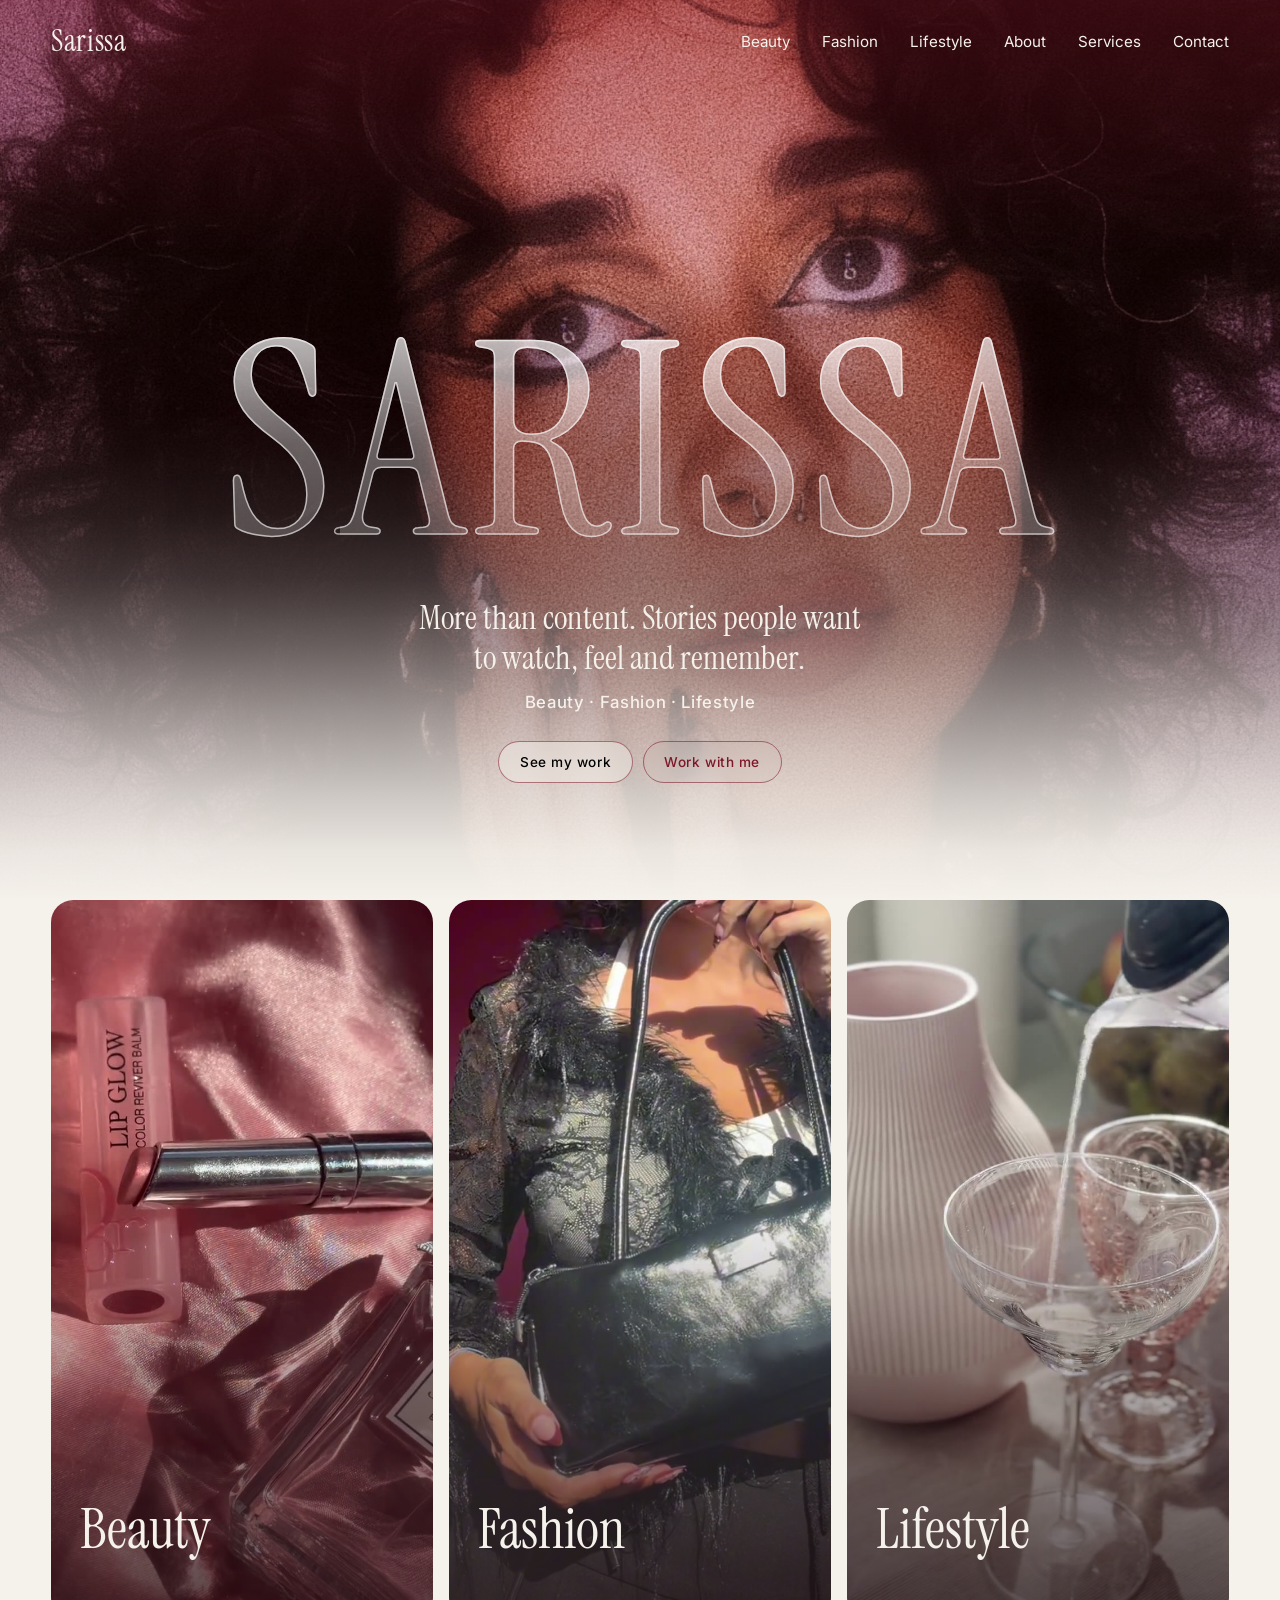
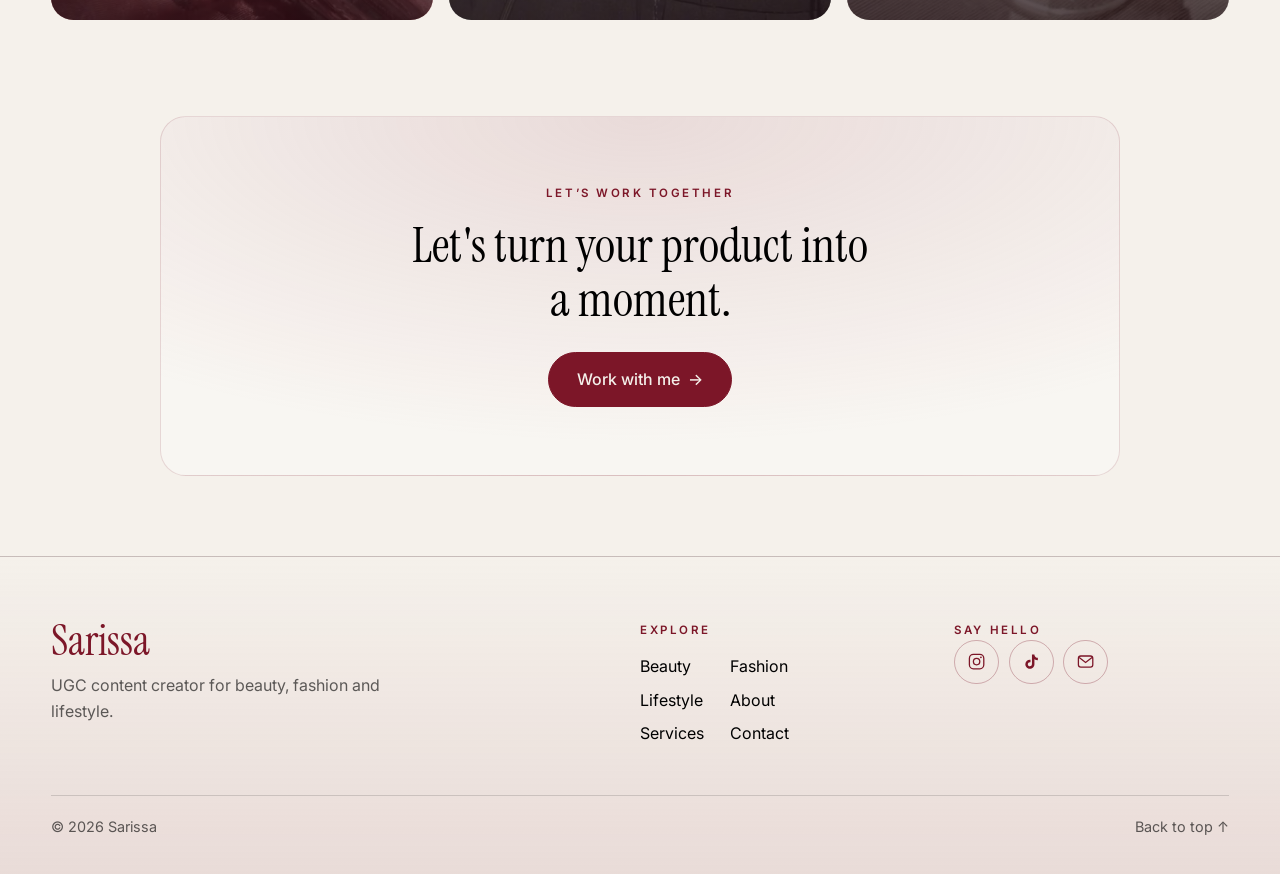
==== index.html @ dcca0716 "Smoother site on phones + new Fashion photo - Gallery photos load 800px thumbnails (assets/<category" ====
<!DOCTYPE html>
<html lang="en">
<head>
  <meta charset="utf-8">
  <meta name="viewport" content="width=device-width, initial-scale=1">
  <title>Sarissa | UGC content creator</title>
  <meta name="description" content="Sarissa is a UGC content creator for beauty, fashion and lifestyle brands.">
  <link rel="canonical" href="https://sarissa-ugc.com/">
  <meta property="og:type" content="website">
  <meta property="og:site_name" content="Sarissa">
  <meta property="og:title" content="Sarissa | UGC content creator">
  <meta property="og:description" content="Sarissa is a UGC content creator for beauty, fashion and lifestyle brands.">
  <meta property="og:url" content="https://sarissa-ugc.com/">
  <meta property="og:image" content="https://sarissa-ugc.com/assets/og-image.jpg">
  <meta property="og:image:width" content="1200">
  <meta property="og:image:height" content="630">
  <meta property="og:image:alt" content="Sarissa, UGC content creator: beauty looks and products">
  <meta name="twitter:card" content="summary_large_image">
  <link rel="icon" href="data:image/svg+xml,%3Csvg xmlns='http://www.w3.org/2000/svg' viewBox='0 0 64 64'%3E%3Crect width='64' height='64' rx='16' fill='%237C1628'/%3E%3Ctext x='32' y='45' font-size='40' text-anchor='middle' fill='%23F5F1EB' font-family='serif'%3ES%3C/text%3E%3C/svg%3E">
  <link rel="preconnect" href="https://fonts.googleapis.com">
  <link rel="preconnect" href="https://fonts.gstatic.com" crossorigin>
  <link href="https://fonts.googleapis.com/css2?family=Instrument+Serif:ital@0;1&family=Inter:wght@400;500;600&display=swap" rel="stylesheet">
  <link rel="stylesheet" href="style.css?v=10">
</head>
<body class="home">
  <header class="site-header">
    <a class="wordmark" href="index.html">Sarissa</a>
    <button class="nav-toggle" aria-expanded="false" aria-controls="menu"><span></span><span></span><span class="sr">Menu</span></button>
    <nav id="menu" class="nav" aria-label="Main">
      <ul>
        <li><a href="beauty.html">Beauty</a></li>
        <li><a href="fashion.html">Fashion</a></li>
        <li><a href="lifestyle.html">Lifestyle</a></li>
        <li><a href="about.html">About</a></li>
        <li><a href="services.html">Services</a></li>
        <li><a href="contact.html">Contact</a></li>
      </ul>
    </nav>
  </header>
  <main>
    <section class="hero">
      <picture class="hero-photo"><source media="(min-width: 821px)" srcset="assets/home/hero-wide.jpg"><img src="assets/home/hero.jpg" alt="Portrait of Sarissa" fetchpriority="high"></picture>
      <div class="hero-inner">
        <h1 class="wordmark-xl" aria-label="Sarissa"><span aria-hidden="true" style="--i:0">S</span><span aria-hidden="true" style="--i:1">a</span><span aria-hidden="true" style="--i:2">r</span><span aria-hidden="true" style="--i:3">i</span><span aria-hidden="true" style="--i:4">s</span><span aria-hidden="true" style="--i:5">s</span><span aria-hidden="true" style="--i:6">a</span></h1>
        <p class="hero-tag">More than content. Stories people want to watch, feel and remember.</p>
        <p class="hero-role">Beauty · Fashion · Lifestyle</p>
        <div class="hero-cta">
          <a class="btn" href="#worlds">See my work</a>
          <a class="btn ghost" href="contact.html">Work with me</a>
        </div>
      </div>
    </section>

    <section class="worlds" id="worlds" aria-label="Content categories">
      <a class="world b" href="beauty.html" style="--cover:url('assets/home/beauty.jpg')">
        <video src="assets/home/beauty.mp4" muted loop playsinline preload="none" aria-hidden="true"></video>
        <h2>Beauty</h2><p>Makeup, skincare and hair.</p>
      </a>
      <a class="world f" href="fashion.html" style="--cover:url('assets/home/fashion.jpg')">
        <video src="assets/home/fashion.mp4" muted loop playsinline preload="none" aria-hidden="true"></video>
        <h2>Fashion</h2><p>Outfits, textures and details.</p>
      </a>
      <a class="world l" href="lifestyle.html" style="--cover:url('assets/home/lifestyle.jpg')">
        <video src="assets/home/lifestyle.mp4" muted loop playsinline preload="none" aria-hidden="true"></video>
        <h2>Lifestyle</h2><p>Aesthetic and small moments.</p>
      </a>
    </section>

    <section class="cta-band reveal">
      <h2>Let's turn your product into a moment.</h2>
      <a class="btn dark arrow" href="contact.html">Work with me</a>
    </section>
  </main>
  <footer class="site-footer">
    <div class="foot-top">
      <div class="foot-brand">
        <p class="foot-mark">Sarissa</p>
        <p>UGC content creator for beauty, fashion and lifestyle.</p>
      </div>
      <nav class="foot-nav" aria-label="Footer">
        <p class="eyebrow">Explore</p>
        <a href="beauty.html">Beauty</a><a href="fashion.html">Fashion</a><a href="lifestyle.html">Lifestyle</a><a href="about.html">About</a><a href="services.html">Services</a><a href="contact.html">Contact</a>
      </nav>
      <div class="foot-social">
        <p class="eyebrow">Say hello</p>
        <div class="socials">
          <a class="soc" data-social="instagram" href="#" aria-label="Instagram"><svg viewBox="0 0 24 24" aria-hidden="true" fill="none" stroke="currentColor" stroke-width="1.6"><rect x="3" y="3" width="18" height="18" rx="5"/><circle cx="12" cy="12" r="4"/><circle cx="17.4" cy="6.6" r="1.1" fill="currentColor" stroke="none"/></svg></a>
          <a class="soc" data-social="tiktok" href="#" aria-label="TikTok"><svg viewBox="0 0 24 24" aria-hidden="true" fill="currentColor"><path d="M16.6 5.82A4.28 4.28 0 0 1 15.54 3h-3.09v12.4a2.59 2.59 0 0 1-2.59 2.5c-1.42 0-2.6-1.16-2.6-2.6 0-1.72 1.66-3.01 3.37-2.48V9.66c-3.45-.46-6.47 2.22-6.47 5.64 0 3.33 2.76 5.7 5.69 5.7 3.14 0 5.69-2.55 5.69-5.7V9.01a7.35 7.35 0 0 0 4.3 1.38V7.3s-1.88.09-3.24-1.48z"/></svg></a>
          <a class="soc" data-email href="#" aria-label="Email"><svg viewBox="0 0 24 24" aria-hidden="true" fill="none" stroke="currentColor" stroke-width="1.6"><rect x="3" y="5" width="18" height="14" rx="3"/><path d="m4 7 8 6 8-6"/></svg></a>
        </div>
      </div>
    </div>
    <div class="foot-bottom">
      <p class="copy">&copy; <span data-year>2026</span> Sarissa</p>
      <a class="to-top" href="#" data-top>Back to top <span aria-hidden="true">&uarr;</span></a>
    </div>
  </footer>
  <script src="content.js?v=10"></script>
  <script src="script.js?v=10"></script>
  <!-- Cloudflare Web Analytics --><script defer src="https://static.cloudflareinsights.com/beacon.min.js" data-cf-beacon='{"token": "9e6782a55d4944d29371c97cfbad153e"}'></script><!-- End Cloudflare Web Analytics -->
</body>
</html>
---- style.css ----
:root{
  --paper:#F5F1EB; --ink:#000; --wine:#7C1628; --wine-deep:#3E0B14; --wine-soft:#B8848A;
  --muted:rgba(0,0,0,.62); --line:rgba(0,0,0,.14);
  --display:"Instrument Serif","Times New Roman",serif;
  --body:"Inter",system-ui,-apple-system,"Segoe UI",sans-serif;
  --pad:clamp(1.25rem,4vw,3.5rem);
}
*,*::before,*::after{box-sizing:border-box}
html{scroll-behavior:smooth;background:var(--paper)}
body{position:relative;margin:0;background:var(--paper);color:var(--ink);font-family:var(--body);font-size:1rem;line-height:1.65;animation:pagein .6s ease;transition:opacity .28s ease;overflow-x:hidden}
body.leaving{opacity:0}
body.no-scroll{overflow:hidden}
img,video{max-width:100%}
a{color:inherit}
@keyframes pagein{from{opacity:0}to{opacity:1}}
.sr{position:absolute;width:1px;height:1px;overflow:hidden;clip:rect(0 0 0 0);white-space:nowrap}
:focus-visible{outline:2px solid var(--wine);outline-offset:3px}

/* Soft background shapes on every page */
body::before,body::after{content:"";position:fixed;z-index:-1;pointer-events:none;border-radius:50%}
body::before{width:46vw;height:46vw;left:-14vw;top:18vh;background:radial-gradient(circle,rgba(124,22,40,.12),transparent 70%)}
body::after{width:40vw;height:40vw;right:-12vw;bottom:-6vh;background:radial-gradient(circle,rgba(124,22,40,.09),transparent 70%)}
@media (hover:hover) and (min-width:900px){body::before{animation:drift 22s ease-in-out infinite alternate;will-change:transform}body::after{animation:drift 28s ease-in-out infinite alternate-reverse;will-change:transform}}
@keyframes drift{from{transform:translate3d(0,0,0) scale(1)}to{transform:translate3d(6vw,-8vh,0) scale(1.18)}}

/* Header */
.site-header{position:fixed;inset:0 0 auto 0;z-index:50;display:flex;align-items:center;justify-content:space-between;padding:1rem var(--pad);background:rgba(245,241,235,.88);-webkit-backdrop-filter:blur(12px);backdrop-filter:blur(12px);color:var(--ink);transition:background .35s,color .35s}
.home .site-header:not(.scrolled):not(.menu-open){background:transparent;-webkit-backdrop-filter:none;backdrop-filter:none;color:var(--paper)}
.site-header.menu-open{background:transparent;-webkit-backdrop-filter:none;backdrop-filter:none;color:var(--paper)}
.wordmark{position:relative;z-index:2;font-family:var(--display);font-size:1.9rem;letter-spacing:.02em;text-decoration:none}
.nav ul{display:flex;gap:2rem;list-style:none;margin:0;padding:0}
.nav a{position:relative;text-decoration:none;font-size:.95rem;padding:.25rem 0}
.nav a::after{content:"";position:absolute;left:0;right:0;bottom:-2px;height:1px;background:currentColor;transform:scaleX(0);transform-origin:left;transition:transform .35s}
.nav a:hover::after,.nav a[aria-current="page"]::after{transform:scaleX(1)}
.site-header:not(.menu-open) .nav a[aria-current="page"]::after{height:2px;background:var(--wine)}
.home .site-header:not(.scrolled) .nav a[aria-current="page"]::after{background:currentColor}
.nav-toggle{display:none;position:relative;z-index:2;width:44px;height:44px;background:none;border:0;color:inherit;cursor:pointer}
.nav-toggle span:not(.sr){position:absolute;left:10px;right:10px;height:1.5px;background:currentColor;transition:transform .3s,top .3s}
.nav-toggle span:nth-child(1){top:17px}
.nav-toggle span:nth-child(2){top:26px}
.menu-open .nav-toggle span:nth-child(1){top:21px;transform:rotate(45deg)}
.menu-open .nav-toggle span:nth-child(2){top:21px;transform:rotate(-45deg)}
@media (max-width:820px){
  .nav-toggle{display:block}
  .nav{position:fixed;inset:0;z-index:1;display:flex;align-items:center;justify-content:center;background:linear-gradient(160deg,var(--wine),var(--wine-deep));color:var(--paper);opacity:0;visibility:hidden;transition:opacity .3s,visibility .3s}
  .site-header.menu-open .nav{opacity:1;visibility:visible}
  .nav ul{flex-direction:column;align-items:center;gap:1.3rem}
  .nav a{font-family:var(--display);font-size:2.6rem}
}

/* Hero */
.hero{position:relative;min-height:100svh;display:grid;align-items:end;justify-items:center;text-align:center;color:var(--paper);overflow:hidden;background:var(--wine-deep)}
.hero-photo{position:absolute;inset:0;width:100%;height:100%;margin:0}
.hero-photo img{display:block;width:100%;height:100%;object-fit:cover;object-position:50% 70%;animation:settle 2.4s cubic-bezier(.2,.7,.2,1) both}
@keyframes settle{from{transform:scale(1.08)}to{transform:scale(1)}}
.hero::before{content:"";position:absolute;inset:0;z-index:1;background:linear-gradient(180deg,rgba(124,22,40,.38) 0,rgba(62,11,20,.12) 28%,rgba(20,3,8,.55) 72%,rgba(20,3,8,.4) 100%)}
.hero::after{content:"";position:absolute;left:0;right:0;bottom:-1px;height:55%;z-index:2;background:linear-gradient(180deg,rgba(245,241,235,0) 0,rgba(245,241,235,.03) 10%,rgba(245,241,235,.09) 22%,rgba(245,241,235,.2) 35%,rgba(245,241,235,.38) 48%,rgba(245,241,235,.6) 62%,rgba(245,241,235,.82) 78%,rgba(245,241,235,.95) 90%,var(--paper) 100%)}
.hero-inner{position:relative;z-index:3;padding:6rem var(--pad) clamp(6rem,13vh,9rem)}
.wordmark-xl{margin:0;display:flex;justify-content:center;max-width:100%;white-space:nowrap;padding:0 .05em .04em;font-family:var(--display);font-weight:400;text-transform:uppercase;font-size:clamp(3.4rem,21vw,21rem);line-height:1;letter-spacing:.03em;filter:drop-shadow(0 .05em .16em rgba(20,3,8,.35));transform-origin:50% 60%;animation:emerge 4.5s cubic-bezier(.22,.7,.3,1) .3s both}
.wordmark-xl span{display:inline-block;color:transparent;background:linear-gradient(180deg,rgba(255,255,255,.8) 0,rgba(255,255,255,.36) 50%,rgba(255,255,255,.12) 100%);-webkit-background-clip:text;background-clip:text;-webkit-text-stroke:1.5px rgba(255,255,255,.6)}
@keyframes emerge{from{opacity:0;transform:scale(.72)}to{opacity:1;transform:scale(1)}}
@keyframes rise{from{transform:translateY(108%)}to{transform:none}}
.hero-tag{margin:.6rem auto .7rem;max-width:30ch;font-family:var(--display);font-size:clamp(1.4rem,2.6vw,2.2rem);line-height:1.2}
.hero-role{margin:0 auto;font-size:1.05rem;font-weight:500;letter-spacing:.04em}
.hero-cta{display:flex;gap:.6rem;justify-content:center;flex-wrap:wrap;margin-top:1.5rem}
.btn{display:inline-block;padding:.85rem 1.7rem;border-radius:999px;background:var(--paper);color:var(--ink);border:1px solid var(--paper);text-decoration:none;cursor:pointer;font:inherit;font-weight:500;transition:background .3s,color .3s,border-color .3s,transform .3s}
.btn:hover{background:var(--wine);border-color:var(--wine);color:var(--paper);transform:translateY(-2px)}
.btn.ghost{background:transparent;color:inherit;border-color:currentColor}
.btn.ghost:hover{background:var(--paper);border-color:var(--paper);color:var(--wine)}
.hero .btn{padding:.55rem 1.3rem;font-size:.85rem;letter-spacing:.04em;background:rgba(245,241,235,.45);border:1px solid rgba(124,22,40,.55);color:var(--ink);-webkit-backdrop-filter:blur(10px);backdrop-filter:blur(10px)}
.hero .btn:hover{background:var(--wine);border-color:var(--wine);color:var(--paper);transform:translateY(-1px)}
.hero .btn.ghost{background:transparent;color:var(--wine)}
.hero .btn.ghost:hover{background:var(--wine);border-color:var(--wine);color:var(--paper)}
.btn.dark{background:var(--wine);border-color:var(--wine);color:var(--paper)}
.btn.dark:hover{background:var(--ink);border-color:var(--ink)}

/* Home sections */
.worlds{display:flex;gap:1rem;height:80vh;min-height:520px;padding:0 var(--pad)}
.world{position:relative;flex:1;display:flex;flex-direction:column;justify-content:flex-end;padding:1.8rem;border-radius:1.4rem;overflow:hidden;color:var(--paper);text-decoration:none;
  background-image:var(--cover),var(--g);background-size:cover;background-position:center;transition:flex .7s cubic-bezier(.2,.7,.2,1)}
.world::after{content:"";position:absolute;inset:0;background:linear-gradient(180deg,transparent 40%,rgba(20,3,8,.72))}
.world>*:not(video){position:relative;z-index:1}
.world video{position:absolute;inset:0;z-index:0;width:100%;height:100%;object-fit:cover;opacity:0;transition:opacity .6s ease}
.world video.playing{opacity:1}
.world video[hidden]{display:none}
.world h2{margin:0;font-family:var(--display);font-weight:400;font-size:clamp(2.2rem,4.4vw,4rem);line-height:1}
.world p{margin:.5rem 0 0;max-width:30ch;opacity:0;transform:translateY(8px);transition:opacity .5s,transform .5s}
.worlds:hover .world{flex:.7}
.worlds .world:hover,.worlds .world:focus-visible{flex:2.2}
.world:hover p,.world:focus-visible p{opacity:1;transform:none}
.world.b{--g:linear-gradient(160deg,var(--wine),var(--wine-deep))}
.world.f{--g:linear-gradient(160deg,#000,var(--wine))}
.world.l{--g:linear-gradient(160deg,var(--wine-soft),var(--wine))}
@media (max-width:820px){
  .worlds{flex-direction:column;height:auto;min-height:0}
  .world,.worlds:hover .world,.worlds .world:hover{flex:none;aspect-ratio:4 / 5}
  .world p{opacity:1;transform:none}
}
.cta-band{position:relative;max-width:60rem;margin:6rem auto 5rem;padding:clamp(2.6rem,6vw,4.2rem) var(--pad);border:1px solid rgba(124,22,40,.14);border-radius:1.6rem;text-align:center;overflow:hidden;
  background:radial-gradient(120% 130% at 50% 0%,rgba(184,132,138,.24),rgba(245,241,235,0) 70%),rgba(255,255,255,.35)}
@media (max-width:1100px){.cta-band{margin-left:var(--pad);margin-right:var(--pad)}}
.cta-band::before{content:"Let\2019s work together";display:block;margin-bottom:1rem;font-size:.72rem;font-weight:600;letter-spacing:.22em;text-transform:uppercase;color:var(--wine)}
.cta-band h2{max-width:20ch;margin:0 auto 1.6rem;font-family:var(--display);font-weight:400;font-size:clamp(1.9rem,3.8vw,3.1rem);line-height:1.1;color:var(--ink)}
.btn.arrow::after{content:"\2192";display:inline-block;margin-left:.55rem;transition:transform .3s}
.btn.arrow:hover::after{transform:translateX(4px)}

/* Scrolling band */
.marquee{overflow:hidden;background:var(--wine);color:var(--paper);padding:1rem 0;margin:clamp(2rem,5vw,4rem) 0}
.marquee-track{display:flex;width:max-content;animation:scroll-x 36s linear infinite}
.marquee-group{display:flex;flex-shrink:0;align-items:center;gap:2.2rem;padding-right:2.2rem}
.marquee span{font-family:var(--display);font-size:clamp(1.8rem,3.4vw,3rem);line-height:1.1;white-space:nowrap}
.marquee i{display:block;width:.55rem;height:.55rem;border-radius:50%;background:var(--paper);opacity:.7}
@keyframes scroll-x{to{transform:translateX(-50%)}}

/* Phones and touch screens: lighter effects for a smoother scroll */
@media (hover:none),(max-width:820px){
  .site-header,.hero .btn{-webkit-backdrop-filter:none!important;backdrop-filter:none!important}
  .site-header{background:rgba(245,241,235,.97)}
  .wordmark-xl{filter:none;animation-duration:1.8s}
  .hero-photo img{animation-duration:1.4s}
  .tile,.reveal{transition-duration:.5s}
}

/* Small helpers */
.eyebrow{margin:0 0 1rem;font-size:.72rem;font-weight:600;letter-spacing:.22em;text-transform:uppercase;color:var(--wine)}
.num{display:block;font-size:.78rem;font-weight:600;letter-spacing:.18em;color:var(--wine-soft)}

/* Page headings */
.page-head{padding:9rem var(--pad) 2.5rem}
.page-head h1{margin:0;font-family:var(--display);font-weight:400;font-size:clamp(4rem,14vw,11rem);line-height:.92;letter-spacing:.005em}
.page-head h1.long{font-size:clamp(3rem,8vw,7rem)}
.page-head p{max-width:34rem;margin:1.5rem 0 0;color:var(--muted);font-size:1.1rem}
.page-head::after{content:"";display:block;width:min(14rem,40%);height:2px;margin-top:1.8rem;background:var(--wine);transform-origin:left;animation:draw 1.1s .5s cubic-bezier(.2,.7,.2,1) both}
@keyframes draw{from{transform:scaleX(0)}to{transform:scaleX(1)}}
.split .w{display:inline-block;overflow:hidden;vertical-align:top;padding-bottom:.14em;margin-bottom:-.14em}
.split .c{display:inline-block;animation:rise 1s cubic-bezier(.2,.7,.2,1) both;animation-delay:calc(var(--i) * 45ms + 150ms)}

/* Galleries */
.gallery{display:flex;align-items:stretch;gap:1rem;padding:0 var(--pad) 3rem}
.gcol{flex:1 1 0;min-width:0;display:flex;flex-direction:column;gap:1rem}
.gcol .tile{flex:var(--h,1) 0 auto}
@media (max-width:600px){.gallery,.gcol{gap:.6rem}}
.tile{position:relative;display:block;width:100%;margin:0;padding:0;border:0;border-radius:1.1rem;overflow:hidden;isolation:isolate;cursor:zoom-in;aspect-ratio:var(--ratio,3 / 4);
  background:linear-gradient(150deg,#EBDFD9,#DDC5C4);opacity:0;transform:translateY(18px);transition:opacity .7s ease,transform .7s ease;transition-delay:calc(var(--i,0) * 70ms)}
.tile:nth-child(3n+2){background:linear-gradient(150deg,#DDC5C4,#C5999D)}
.tile:nth-child(3n){background:linear-gradient(150deg,#EBDFD9,#CDA7AA)}
.tile.in{opacity:1;transform:none}
.tile::after{content:"";position:absolute;inset:0;pointer-events:none;background:linear-gradient(180deg,transparent 50%,rgba(124,22,40,.6));opacity:0;transition:opacity .5s}
.tile:hover::after,.tile:focus-visible::after{opacity:1}
.tile img,.tile video{position:absolute;inset:0;display:block;width:100%;height:100%;object-fit:cover;object-position:50% 35%;transition:transform .9s cubic-bezier(.2,.7,.2,1)}
@media (hover:hover){.tile:hover img,.tile:hover video{transform:scale(1.04)}}
.tile.is-video::before{content:"";position:absolute;right:.8rem;top:.8rem;z-index:2;width:2rem;height:2rem;border-radius:50%;background:rgba(124,22,40,.85) url("data:image/svg+xml,%3Csvg xmlns='http://www.w3.org/2000/svg' viewBox='0 0 24 24'%3E%3Cpath fill='white' d='M9 6.5v11l9-5.5z'/%3E%3C/svg%3E") center/60% no-repeat}
.tile .ph{position:absolute;inset:0;z-index:1;display:none;align-items:center;justify-content:center;padding:1rem;text-align:center;font-size:.85rem;color:var(--wine)}
.tile.missing{cursor:default}
.tile.missing::after{display:none}
.tile.missing .ph{display:flex}
.tile.missing.is-video::before{display:none}
.next{padding:2rem var(--pad) 6rem}
.next a{display:inline-flex;align-items:baseline;gap:1rem;text-decoration:none;font-family:var(--display);font-size:clamp(2.4rem,6.4vw,5.4rem);line-height:1.1;transition:color .3s,letter-spacing .4s}
.next a span{font-family:var(--body);font-size:1rem;color:var(--muted)}
.next a:hover{color:var(--wine);letter-spacing:.02em}

/* Lightbox */
.lightbox{position:fixed;inset:0;z-index:100;display:flex;align-items:center;justify-content:center;background:rgba(10,2,4,.95);opacity:0;visibility:hidden;transition:opacity .3s,visibility .3s}
.lightbox.open{opacity:1;visibility:visible}
.lb-stage img,.lb-stage video{display:block;max-width:92vw;max-height:86vh;border-radius:.8rem}
.lightbox button{position:absolute;width:48px;height:48px;border:0;border-radius:50%;background:rgba(245,241,235,.14);color:var(--paper);font-size:1.5rem;cursor:pointer;transition:background .3s}
.lightbox button:hover{background:var(--wine)}
.lb-close{top:1rem;right:1rem}
.lb-prev{left:1rem;top:50%;transform:translateY(-50%)}
.lb-next{right:1rem;top:50%;transform:translateY(-50%)}

/* About */
.about-grid{display:grid;grid-template-columns:minmax(0,5fr) minmax(0,7fr);gap:clamp(2rem,6vw,6rem);padding:0 var(--pad) 5rem;align-items:start}
.portrait{position:sticky;top:6rem;aspect-ratio:4 / 5;border-radius:1.4rem;background-image:var(--cover),linear-gradient(160deg,var(--wine-soft),var(--wine-deep));background-size:cover;background-position:50% 30%}
.about-blocks section{padding:2rem 0;border-top:1px solid var(--line)}
.about-blocks section:first-child{border-top:0;padding-top:0}
.about-blocks h2{margin:0 0 .6rem;font-family:var(--display);font-weight:400;font-size:clamp(2rem,3.6vw,2.9rem);line-height:1.1}
.about-blocks p{margin:0;max-width:34rem}
@media (max-width:820px){.about-grid{grid-template-columns:1fr}.portrait{position:static;aspect-ratio:4 / 5}}

/* Services */
.services{display:grid;grid-template-columns:repeat(3,minmax(0,1fr));gap:clamp(1rem,2.4vw,2rem);padding:0 var(--pad) 5rem}
.svc{display:flex;flex-direction:column;border-radius:1.4rem;overflow:hidden;background:rgba(255,255,255,.5);border:1px solid var(--line);transition:opacity .8s ease,transform .8s cubic-bezier(.2,.7,.2,1),box-shadow .4s}
.svc:hover{box-shadow:0 18px 40px -22px rgba(62,11,20,.45)}
.svc-media{margin:0;aspect-ratio:4 / 3;overflow:hidden;background:linear-gradient(150deg,#EBDFD9,#CDA7AA)}
.svc-media img{display:block;width:100%;height:100%;object-fit:cover;object-position:50% 35%;transition:transform 1.1s cubic-bezier(.2,.7,.2,1)}
.svc:hover .svc-media img{transform:scale(1.06)}
.svc-body{padding:1.6rem 1.6rem 1.8rem}
.svc h2{margin:.4rem 0 1.1rem;font-family:var(--display);font-weight:400;font-size:clamp(1.9rem,2.6vw,2.4rem);line-height:1.05}
.chips{display:flex;flex-wrap:wrap;gap:.45rem;margin:0;padding:0;list-style:none}
.chips li{padding:.38rem .85rem;border:1px solid rgba(124,22,40,.22);border-radius:999px;font-size:.85rem;background:rgba(245,241,235,.7);transition:background .3s,color .3s,border-color .3s}
.chips li:hover{background:var(--wine);border-color:var(--wine);color:var(--paper)}
.why{padding:2rem var(--pad) 1rem}
.why h2{margin:0 0 2rem;font-family:var(--display);font-weight:400;font-size:clamp(2.6rem,6vw,4.6rem);line-height:1}
.why-grid{display:grid;grid-template-columns:repeat(2,minmax(0,1fr));gap:1rem}
.why-card{position:relative;padding:2rem 2rem 2.2rem;border-radius:1.3rem;border:1px solid var(--line);background:rgba(255,255,255,.4);overflow:hidden;transition:opacity .8s ease,transform .8s cubic-bezier(.2,.7,.2,1),background .4s}
.why-card::before{content:"";position:absolute;left:0;top:0;height:3px;width:100%;background:var(--wine);transform:scaleX(0);transform-origin:left;transition:transform .9s cubic-bezier(.2,.7,.2,1) calc(var(--d,0ms) + .25s)}
.why-card.in::before{transform:scaleX(.18)}
.why-card:hover::before{transform:scaleX(1);transition-delay:0s}
.why-card:hover{background:rgba(255,255,255,.75)}
.why-card h3{margin:.5rem 0 .6rem;font-family:var(--display);font-weight:400;font-size:clamp(1.8rem,2.6vw,2.3rem);line-height:1.05;color:var(--wine)}
.why-card p{margin:0;max-width:34rem;color:var(--muted)}
@media (max-width:900px){.services{grid-template-columns:1fr}.svc-media{aspect-ratio:16 / 10}}
@media (max-width:640px){.why-grid{grid-template-columns:1fr}.why-card{padding:1.6rem}}

/* Contact */
.contact-grid{display:grid;grid-template-columns:minmax(0,5fr) minmax(0,7fr);gap:clamp(1.5rem,5vw,4.5rem);padding:0 var(--pad) 4rem;align-items:start}
.contact-side{display:grid;gap:.7rem}
.c-link{display:flex;align-items:center;gap:1rem;padding:1rem 1.2rem;border:1px solid var(--line);border-radius:1.1rem;background:rgba(255,255,255,.45);text-decoration:none;transition:background .35s,border-color .35s,transform .35s}
.c-link:hover{background:#fff;border-color:rgba(124,22,40,.35);transform:translateX(4px)}
.c-ico{flex:none;display:grid;place-items:center;width:2.9rem;height:2.9rem;border-radius:50%;background:var(--wine);color:var(--paper);transition:transform .4s}
.c-ico svg{width:1.3rem;height:1.3rem}
.c-link:hover .c-ico{transform:rotate(-8deg) scale(1.06)}
.c-txt{display:grid;min-width:0}
.c-txt small{font-size:.72rem;font-weight:600;letter-spacing:.16em;text-transform:uppercase;color:var(--muted)}
.c-txt strong{font-family:var(--display);font-weight:400;font-size:clamp(1.3rem,2vw,1.6rem);line-height:1.2;overflow-wrap:anywhere}
.c-arrow{margin-left:auto;color:var(--wine);transition:transform .35s}
.c-link:hover .c-arrow{transform:translateX(4px)}
.contact-card{display:grid;gap:1.4rem;padding:clamp(1.6rem,4vw,2.8rem);border-radius:1.6rem;border:1px solid var(--line);background:rgba(255,255,255,.55);box-shadow:0 24px 50px -36px rgba(62,11,20,.45)}
.row2{display:grid;grid-template-columns:1fr 1fr;gap:1.4rem}
.field{display:grid;gap:.3rem}
.field span{font-size:.72rem;font-weight:600;letter-spacing:.16em;text-transform:uppercase;color:var(--muted);transition:color .3s}
.field:focus-within span{color:var(--wine)}
.field input,.field textarea{width:100%;padding:.7rem 0;border:0;border-bottom:1px solid rgba(0,0,0,.2);border-radius:0;background:transparent;color:var(--ink);font:inherit;font-size:1.05rem;
  background-image:linear-gradient(var(--wine),var(--wine));background-size:0 2px;background-position:0 100%;background-repeat:no-repeat;transition:background-size .5s cubic-bezier(.2,.7,.2,1)}
.field input:focus,.field textarea:focus{outline:none;background-size:100% 2px}
.field input::placeholder,.field textarea::placeholder{color:rgba(0,0,0,.3)}
.field textarea{min-height:8rem;resize:vertical}
.form-foot{display:flex;flex-wrap:wrap;align-items:center;gap:1rem 1.4rem;margin-top:.4rem}
.form-status{margin:0;font-size:.88rem;color:var(--wine)}
.form-status a{color:inherit}
.btn:disabled{opacity:.7;cursor:wait;transform:none}
.hp{position:absolute;left:-9999px;width:1px;height:1px;opacity:0}
.contact-card{position:relative}
.contact-card.sent>*:not(.form-done){visibility:hidden}
.form-done{position:absolute;inset:0;display:flex;flex-direction:column;align-items:center;justify-content:center;gap:.4rem;padding:2rem;text-align:center;animation:pagein .6s ease}
.form-done[hidden]{display:none}
.form-done h2{margin:.6rem 0 0;font-family:var(--display);font-weight:400;font-size:clamp(2.2rem,4vw,3rem);line-height:1.05}
.form-done p{margin:0;max-width:26rem;color:var(--muted)}
.done-ico{display:grid;place-items:center;width:3.6rem;height:3.6rem;border-radius:50%;background:var(--wine);color:var(--paper);animation:pop .6s cubic-bezier(.2,.9,.3,1.3) both}
.done-ico svg{width:1.6rem;height:1.6rem}
@keyframes pop{from{transform:scale(.4);opacity:0}to{transform:none;opacity:1}}
@media (max-width:820px){.contact-grid{grid-template-columns:1fr}}
@media (max-width:560px){.row2{grid-template-columns:1fr}.c-link{padding:.9rem 1rem;gap:.8rem}.c-txt strong{font-size:1.12rem}}

/* Footer */
.site-footer{position:relative;overflow:hidden;margin-top:3rem;padding:4rem var(--pad) 1rem;border-top:1px solid var(--line);background:linear-gradient(180deg,rgba(245,241,235,0),rgba(184,132,138,.2))}
.site-footer p{margin:0}
.foot-top{display:grid;grid-template-columns:minmax(0,2fr) minmax(0,1fr) minmax(0,1fr);gap:2.5rem}
.foot-mark{font-family:var(--display);font-size:2.6rem;line-height:1;color:var(--wine);margin-bottom:.6rem!important}
.foot-brand p:last-child{max-width:24rem;color:var(--muted)}
.foot-nav{display:grid;grid-template-columns:repeat(2,max-content);gap:.45rem 1.6rem;align-content:start}
.foot-nav .eyebrow{grid-column:1 / -1;margin-bottom:.4rem}
.foot-nav a{text-decoration:none;transition:color .3s}
.foot-nav a:hover{color:var(--wine)}
.socials{display:flex;gap:.6rem}
.soc{display:grid;place-items:center;width:2.8rem;height:2.8rem;border-radius:50%;border:1px solid rgba(124,22,40,.3);color:var(--wine);transition:background .3s,color .3s,transform .3s}
.soc svg{width:1.2rem;height:1.2rem}
.soc:hover{background:var(--wine);color:var(--paper);transform:translateY(-3px)}
.foot-bottom{display:flex;justify-content:space-between;align-items:center;gap:1rem;margin-top:3rem;padding:1.2rem 0;border-top:1px solid var(--line)}
.copy{color:var(--muted);font-size:.9rem}
.to-top{font-size:.9rem;text-decoration:none;color:var(--muted);transition:color .3s}
.to-top:hover{color:var(--wine)}
@media (max-width:820px){.foot-top{grid-template-columns:1fr 1fr}.foot-brand{grid-column:1 / -1}}

/* Scroll reveal for text blocks */
.reveal{opacity:0;transform:translateY(16px);transition:opacity .7s ease,transform .7s ease;transition-delay:var(--d,0ms)}
.reveal.in{opacity:1;transform:none}

@media (prefers-reduced-motion:reduce){
  *,*::before,*::after{animation:none!important;transition:none!important;scroll-behavior:auto!important}
  .tile,.reveal{opacity:1;transform:none}
  .tile{translate:none}
}
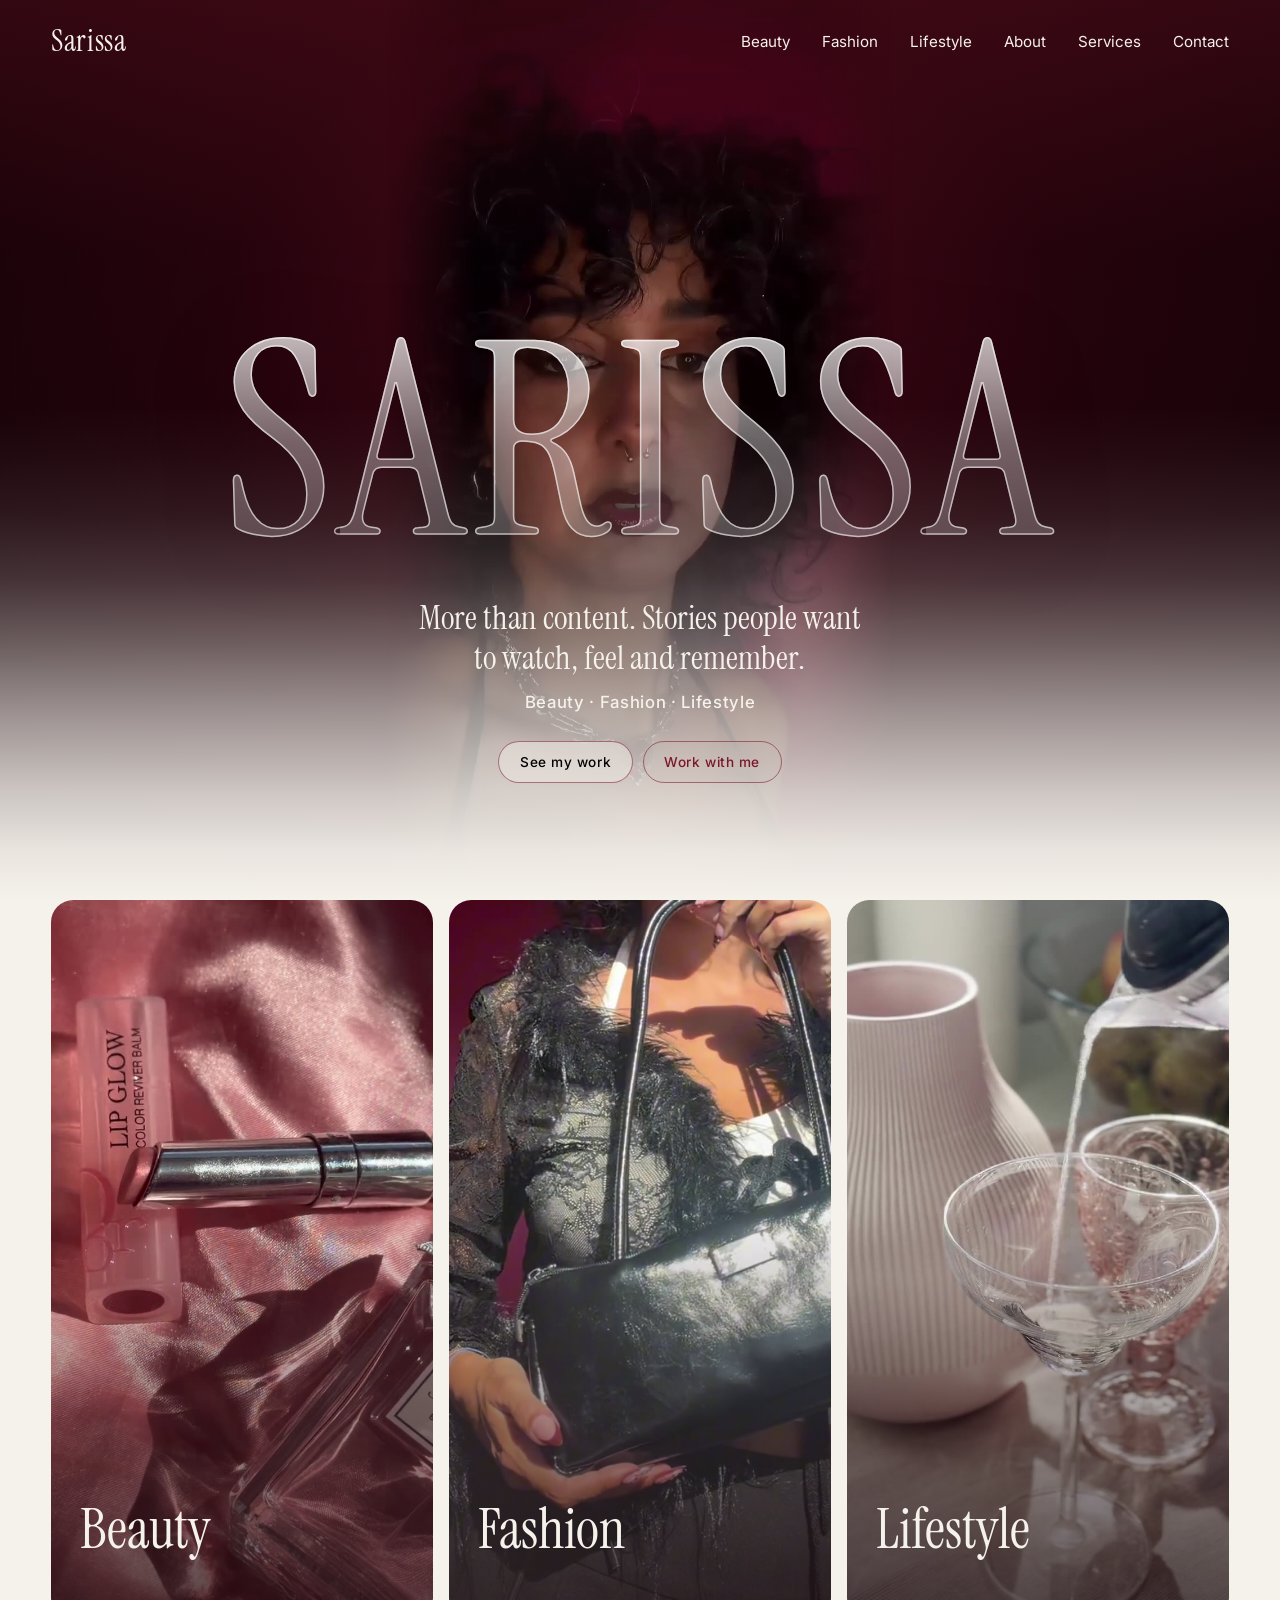
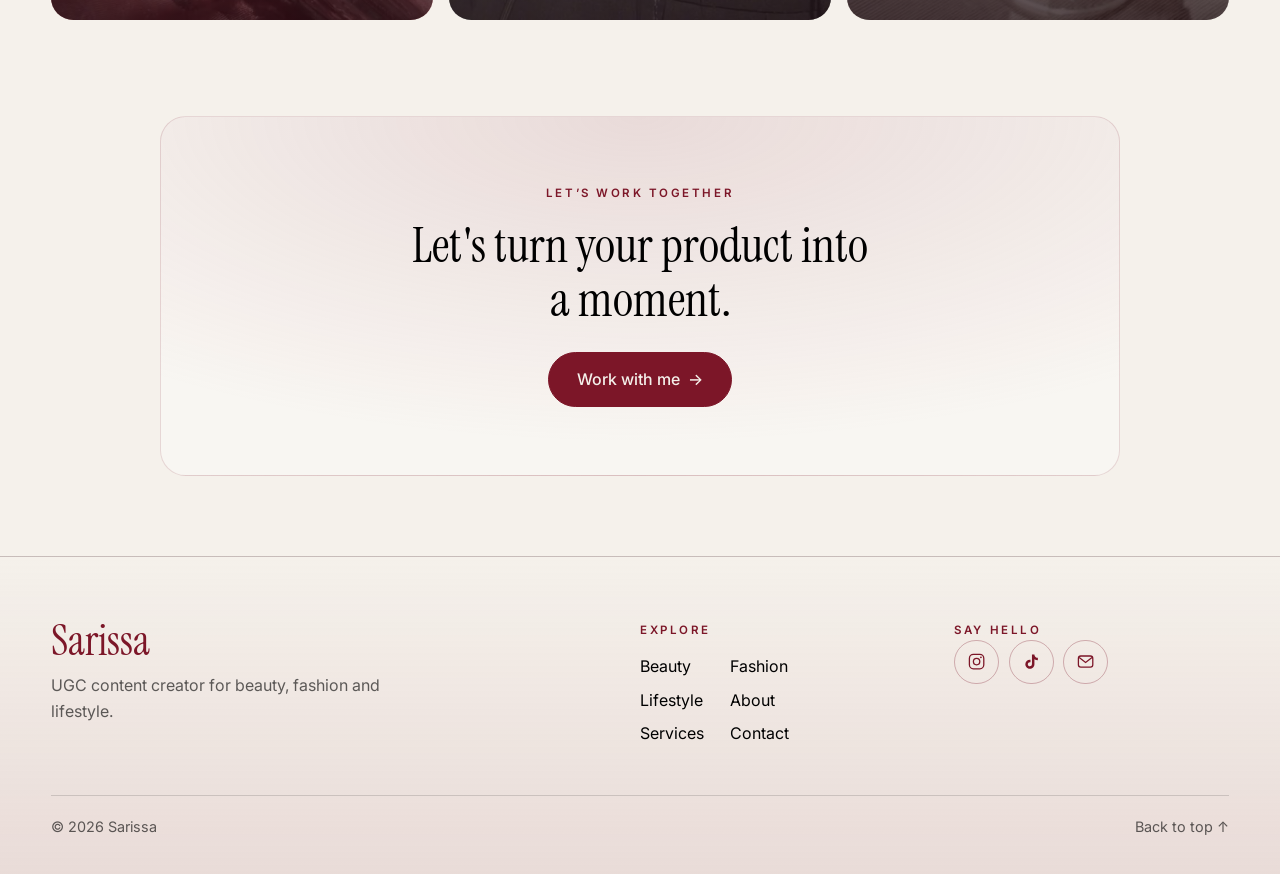
==== commit 0559bd10: "Home: looping portrait video behind the SARISSA wordmark - Replaces the hero photo with Sarissa's pr" ====
--- a/index.html
+++ b/index.html
@@ -20,7 +20,7 @@
   <link rel="preconnect" href="https://fonts.googleapis.com">
   <link rel="preconnect" href="https://fonts.gstatic.com" crossorigin>
   <link href="https://fonts.googleapis.com/css2?family=Instrument+Serif:ital@0;1&family=Inter:wght@400;500;600&display=swap" rel="stylesheet">
-  <link rel="stylesheet" href="style.css?v=10">
+  <link rel="stylesheet" href="style.css?v=12">
 </head>
 <body class="home">
   <header class="site-header">
@@ -39,7 +39,9 @@
   </header>
   <main>
     <section class="hero">
-      <picture class="hero-photo"><source media="(min-width: 821px)" srcset="assets/home/hero-wide.jpg"><img src="assets/home/hero.jpg" alt="Portrait of Sarissa" fetchpriority="high"></picture>
+      <div class="hero-media">
+        <video class="hero-video" src="assets/home/hero.mp4" poster="assets/home/hero-poster.jpg" autoplay muted loop playsinline preload="auto" aria-label="Sarissa, video portrait"></video>
+      </div>
       <div class="hero-inner">
         <h1 class="wordmark-xl" aria-label="Sarissa"><span aria-hidden="true" style="--i:0">S</span><span aria-hidden="true" style="--i:1">a</span><span aria-hidden="true" style="--i:2">r</span><span aria-hidden="true" style="--i:3">i</span><span aria-hidden="true" style="--i:4">s</span><span aria-hidden="true" style="--i:5">s</span><span aria-hidden="true" style="--i:6">a</span></h1>
         <p class="hero-tag">More than content. Stories people want to watch, feel and remember.</p>
@@ -95,8 +97,8 @@
       <a class="to-top" href="#" data-top>Back to top <span aria-hidden="true">&uarr;</span></a>
     </div>
   </footer>
-  <script src="content.js?v=10"></script>
-  <script src="script.js?v=10"></script>
+  <script src="content.js?v=12"></script>
+  <script src="script.js?v=12"></script>
   <!-- Cloudflare Web Analytics --><script defer src="https://static.cloudflareinsights.com/beacon.min.js" data-cf-beacon='{"token": "9e6782a55d4944d29371c97cfbad153e"}'></script><!-- End Cloudflare Web Analytics -->
 </body>
 </html>
--- a/style.css
+++ b/style.css
@@ -51,9 +51,16 @@
 /* Hero */
 .hero{position:relative;min-height:100svh;display:grid;align-items:end;justify-items:center;text-align:center;color:var(--paper);overflow:hidden;background:var(--wine-deep)}
 .hero-photo{position:absolute;inset:0;width:100%;height:100%;margin:0}
+.hero-media{position:absolute;inset:0;background:radial-gradient(60% 80% at 50% 40%,#4a0a1a 0,#24030c 55%,#160208 100%)}
+.hero-video{position:absolute;inset:0;width:100%;height:100%;object-fit:cover;object-position:50% 30%}
+@media (min-width:821px) and (min-aspect-ratio:4/5){
+  /* Wide screens: the vertical video stays whole in the centre, its edges melting into the wine background */
+  .hero-video{left:50%;right:auto;width:auto;height:100%;aspect-ratio:9 / 16;transform:translateX(-50%);
+    -webkit-mask-image:linear-gradient(90deg,transparent 0,#000 18%,#000 82%,transparent 100%);mask-image:linear-gradient(90deg,transparent 0,#000 18%,#000 82%,transparent 100%)}
+}
 .hero-photo img{display:block;width:100%;height:100%;object-fit:cover;object-position:50% 70%;animation:settle 2.4s cubic-bezier(.2,.7,.2,1) both}
 @keyframes settle{from{transform:scale(1.08)}to{transform:scale(1)}}
-.hero::before{content:"";position:absolute;inset:0;z-index:1;background:linear-gradient(180deg,rgba(124,22,40,.38) 0,rgba(62,11,20,.12) 28%,rgba(20,3,8,.55) 72%,rgba(20,3,8,.4) 100%)}
+.hero::before{content:"";position:absolute;inset:0;z-index:1;background:linear-gradient(180deg,rgba(124,22,40,.28) 0,rgba(62,11,20,.04) 28%,rgba(20,3,8,.4) 72%,rgba(20,3,8,.3) 100%)}
 .hero::after{content:"";position:absolute;left:0;right:0;bottom:-1px;height:55%;z-index:2;background:linear-gradient(180deg,rgba(245,241,235,0) 0,rgba(245,241,235,.03) 10%,rgba(245,241,235,.09) 22%,rgba(245,241,235,.2) 35%,rgba(245,241,235,.38) 48%,rgba(245,241,235,.6) 62%,rgba(245,241,235,.82) 78%,rgba(245,241,235,.95) 90%,var(--paper) 100%)}
 .hero-inner{position:relative;z-index:3;padding:6rem var(--pad) clamp(6rem,13vh,9rem)}
 .wordmark-xl{margin:0;display:flex;justify-content:center;max-width:100%;white-space:nowrap;padding:0 .05em .04em;font-family:var(--display);font-weight:400;text-transform:uppercase;font-size:clamp(3.4rem,21vw,21rem);line-height:1;letter-spacing:.03em;filter:drop-shadow(0 .05em .16em rgba(20,3,8,.35));transform-origin:50% 60%;animation:emerge 4.5s cubic-bezier(.22,.7,.3,1) .3s both}
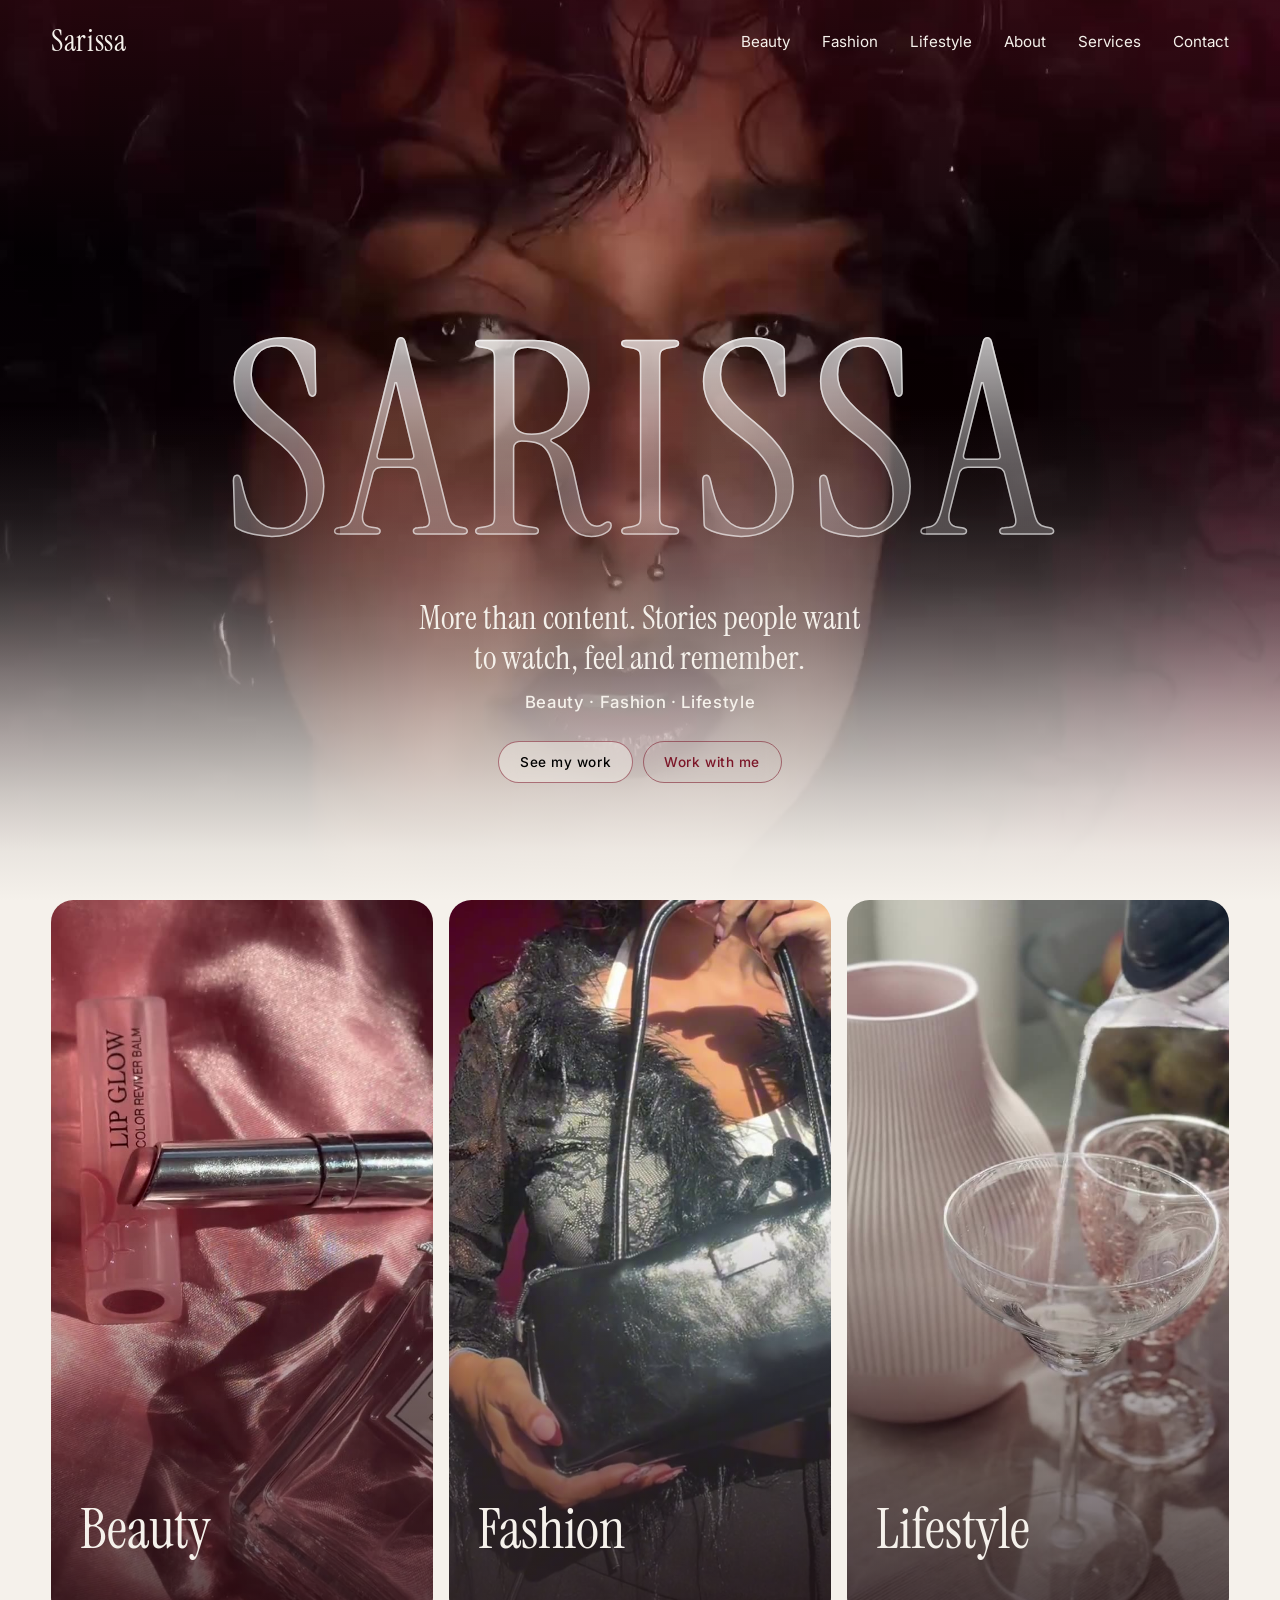
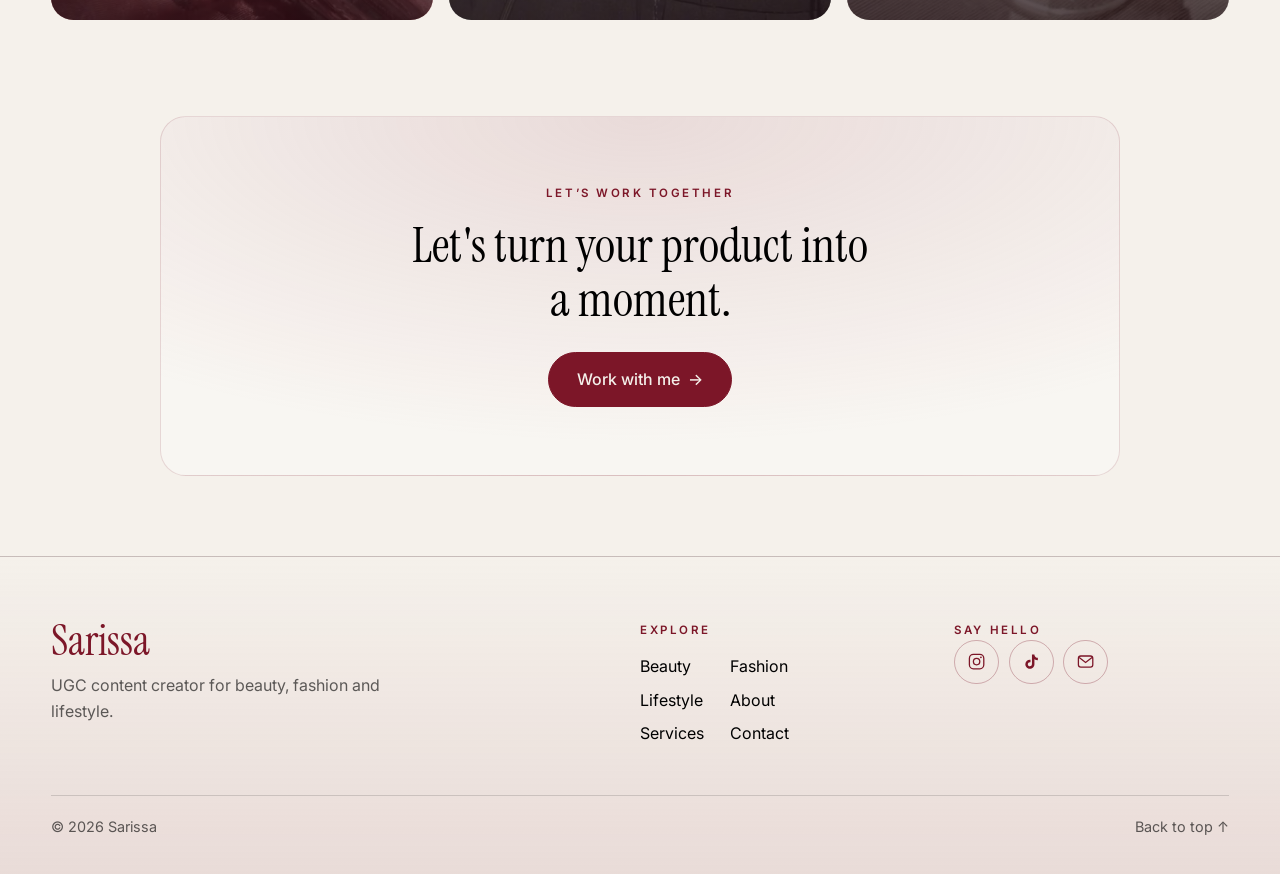
==== commit de2100ef: "Home video: full width on desktop, like the photo before - Desktop now loads hero-wide.mp4: the orig" ====
--- a/index.html
+++ b/index.html
@@ -20,7 +20,7 @@
   <link rel="preconnect" href="https://fonts.googleapis.com">
   <link rel="preconnect" href="https://fonts.gstatic.com" crossorigin>
   <link href="https://fonts.googleapis.com/css2?family=Instrument+Serif:ital@0;1&family=Inter:wght@400;500;600&display=swap" rel="stylesheet">
-  <link rel="stylesheet" href="style.css?v=12">
+  <link rel="stylesheet" href="style.css?v=13">
 </head>
 <body class="home">
   <header class="site-header">
@@ -40,7 +40,10 @@
   <main>
     <section class="hero">
       <div class="hero-media">
-        <video class="hero-video" src="assets/home/hero.mp4" poster="assets/home/hero-poster.jpg" autoplay muted loop playsinline preload="auto" aria-label="Sarissa, video portrait"></video>
+        <video class="hero-video" poster="assets/home/hero-poster.jpg" autoplay muted loop playsinline preload="auto" aria-label="Sarissa, video portrait">
+          <source src="assets/home/hero-wide.mp4" type="video/mp4" media="(min-width: 821px) and (min-aspect-ratio: 4/5)">
+          <source src="assets/home/hero.mp4" type="video/mp4">
+        </video>
       </div>
       <div class="hero-inner">
         <h1 class="wordmark-xl" aria-label="Sarissa"><span aria-hidden="true" style="--i:0">S</span><span aria-hidden="true" style="--i:1">a</span><span aria-hidden="true" style="--i:2">r</span><span aria-hidden="true" style="--i:3">i</span><span aria-hidden="true" style="--i:4">s</span><span aria-hidden="true" style="--i:5">s</span><span aria-hidden="true" style="--i:6">a</span></h1>
@@ -97,8 +100,8 @@
       <a class="to-top" href="#" data-top>Back to top <span aria-hidden="true">&uarr;</span></a>
     </div>
   </footer>
-  <script src="content.js?v=12"></script>
-  <script src="script.js?v=12"></script>
+  <script src="content.js?v=13"></script>
+  <script src="script.js?v=13"></script>
   <!-- Cloudflare Web Analytics --><script defer src="https://static.cloudflareinsights.com/beacon.min.js" data-cf-beacon='{"token": "9e6782a55d4944d29371c97cfbad153e"}'></script><!-- End Cloudflare Web Analytics -->
 </body>
 </html>
--- a/style.css
+++ b/style.css
@@ -54,9 +54,9 @@
 .hero-media{position:absolute;inset:0;background:radial-gradient(60% 80% at 50% 40%,#4a0a1a 0,#24030c 55%,#160208 100%)}
 .hero-video{position:absolute;inset:0;width:100%;height:100%;object-fit:cover;object-position:50% 30%}
 @media (min-width:821px) and (min-aspect-ratio:4/5){
-  /* Wide screens: the vertical video stays whole in the centre, its edges melting into the wine background */
-  .hero-video{left:50%;right:auto;width:auto;height:100%;aspect-ratio:9 / 16;transform:translateX(-50%);
-    -webkit-mask-image:linear-gradient(90deg,transparent 0,#000 18%,#000 82%,transparent 100%);mask-image:linear-gradient(90deg,transparent 0,#000 18%,#000 82%,transparent 100%)}
+  /* Wide screens: full-width video (a face crop made for wide screens), like the photo before */
+  .hero-video{object-position:50% 75%}
+}
 }
 .hero-photo img{display:block;width:100%;height:100%;object-fit:cover;object-position:50% 70%;animation:settle 2.4s cubic-bezier(.2,.7,.2,1) both}
 @keyframes settle{from{transform:scale(1.08)}to{transform:scale(1)}}
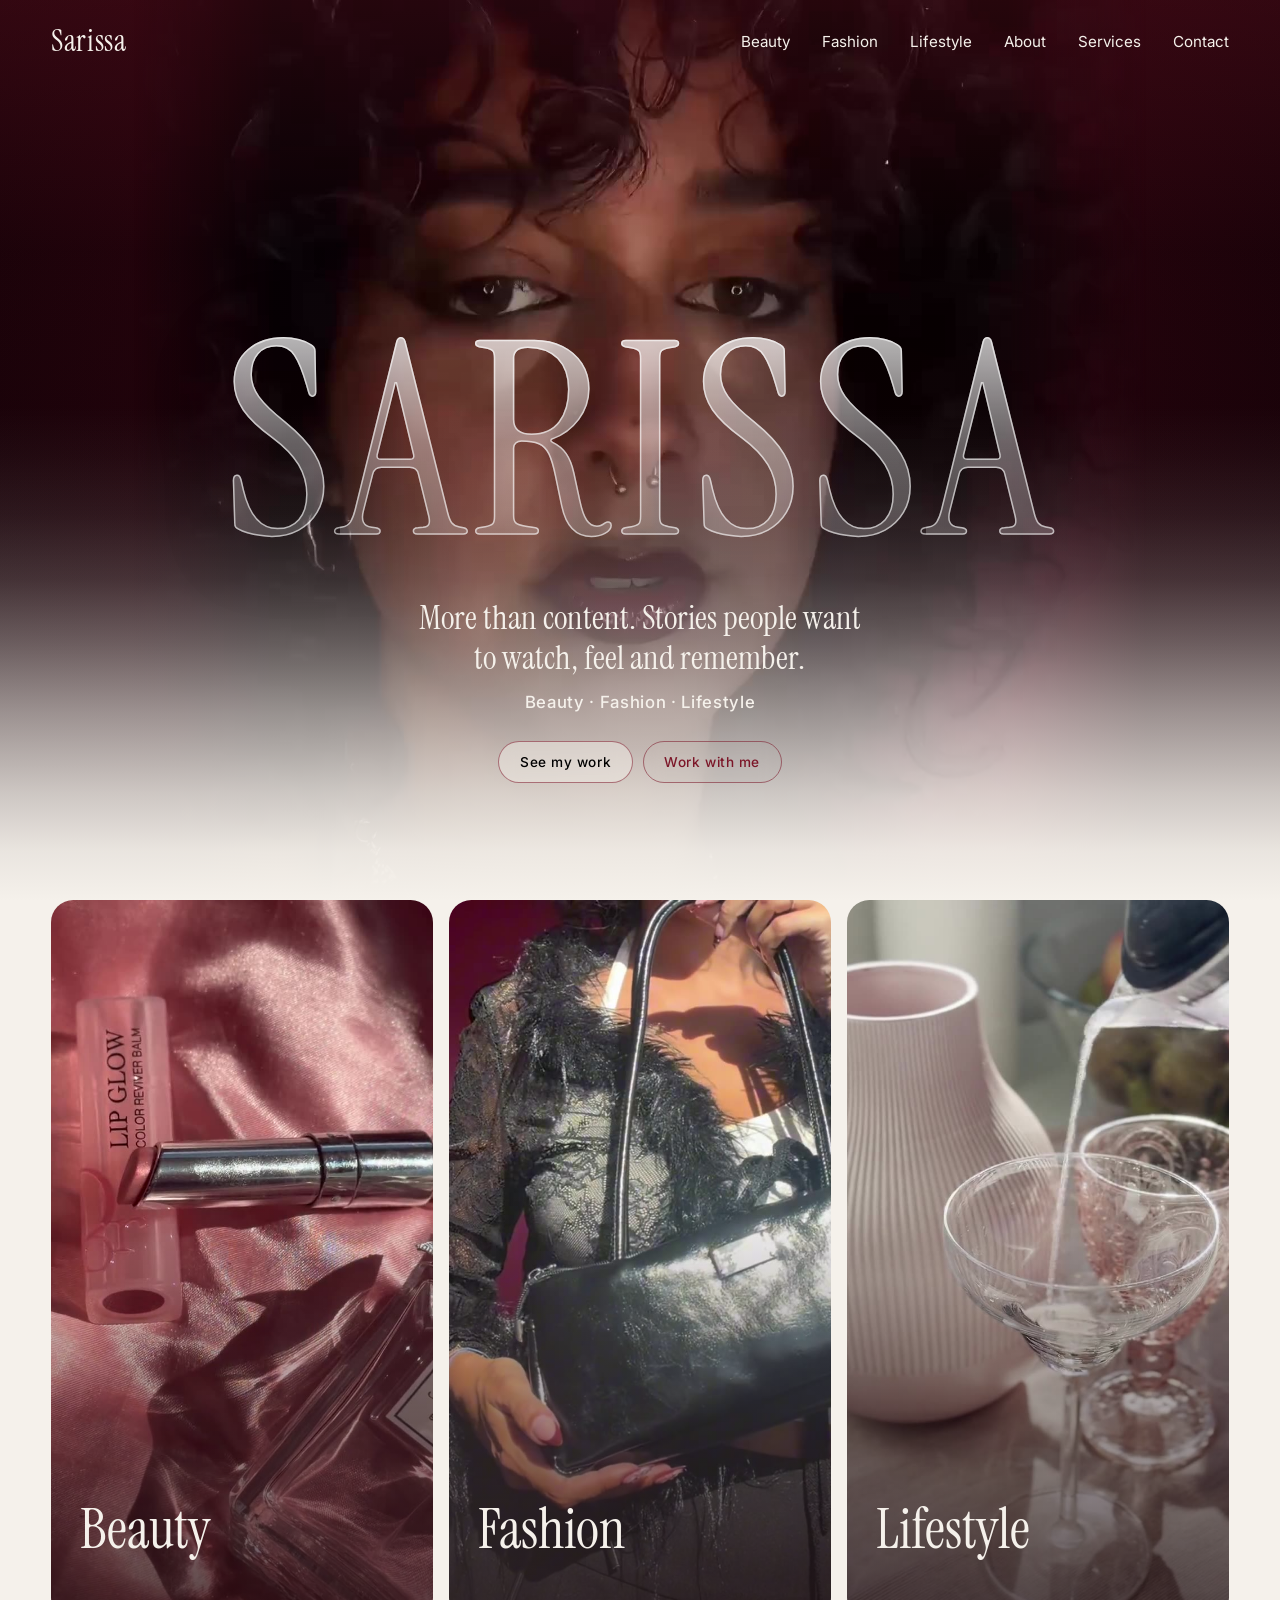
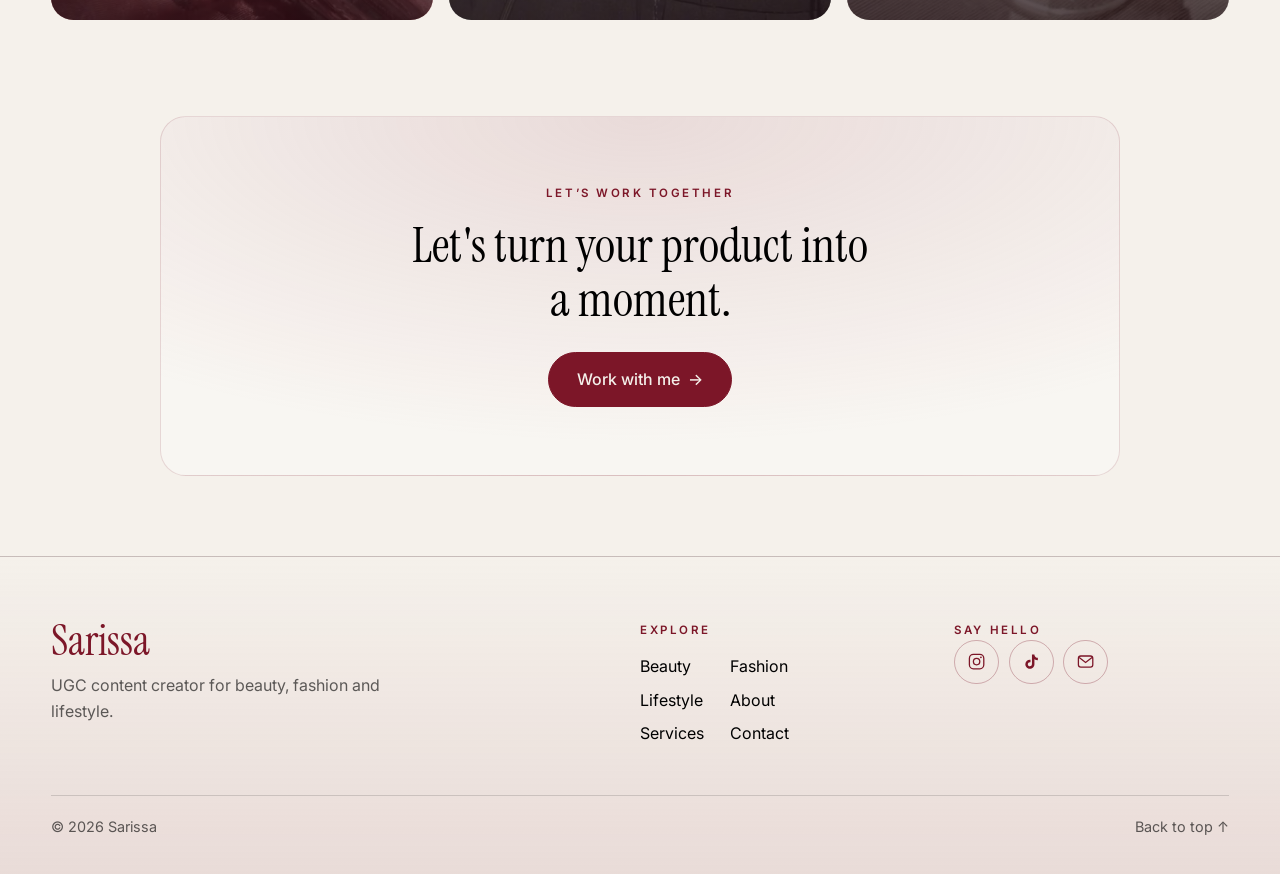
==== commit 627c4e7f: "Home videos: fix frozen playback, hero at about 2/3 width on desktop - Hero and category-card videos" ====
--- a/index.html
+++ b/index.html
@@ -20,7 +20,7 @@
   <link rel="preconnect" href="https://fonts.googleapis.com">
   <link rel="preconnect" href="https://fonts.gstatic.com" crossorigin>
   <link href="https://fonts.googleapis.com/css2?family=Instrument+Serif:ital@0;1&family=Inter:wght@400;500;600&display=swap" rel="stylesheet">
-  <link rel="stylesheet" href="style.css?v=13">
+  <link rel="stylesheet" href="style.css?v=14">
 </head>
 <body class="home">
   <header class="site-header">
@@ -100,8 +100,8 @@
       <a class="to-top" href="#" data-top>Back to top <span aria-hidden="true">&uarr;</span></a>
     </div>
   </footer>
-  <script src="content.js?v=13"></script>
-  <script src="script.js?v=13"></script>
+  <script src="content.js?v=14"></script>
+  <script src="script.js?v=14"></script>
   <!-- Cloudflare Web Analytics --><script defer src="https://static.cloudflareinsights.com/beacon.min.js" data-cf-beacon='{"token": "9e6782a55d4944d29371c97cfbad153e"}'></script><!-- End Cloudflare Web Analytics -->
 </body>
 </html>
--- a/style.css
+++ b/style.css
@@ -54,8 +54,9 @@
 .hero-media{position:absolute;inset:0;background:radial-gradient(60% 80% at 50% 40%,#4a0a1a 0,#24030c 55%,#160208 100%)}
 .hero-video{position:absolute;inset:0;width:100%;height:100%;object-fit:cover;object-position:50% 30%}
 @media (min-width:821px) and (min-aspect-ratio:4/5){
-  /* Wide screens: full-width video (a face crop made for wide screens), like the photo before */
-  .hero-video{object-position:50% 75%}
+  /* Wide screens: the face-cropped video takes about two thirds of the width, its edges melting into the wine background */
+  .hero-video{left:50%;right:auto;width:auto;height:100%;aspect-ratio:1440 / 1280;object-position:50% 50%;transform:translateX(-50%);
+    -webkit-mask-image:linear-gradient(90deg,transparent 0,#000 14%,#000 86%,transparent 100%);mask-image:linear-gradient(90deg,transparent 0,#000 14%,#000 86%,transparent 100%)}
 }
 }
 .hero-photo img{display:block;width:100%;height:100%;object-fit:cover;object-position:50% 70%;animation:settle 2.4s cubic-bezier(.2,.7,.2,1) both}
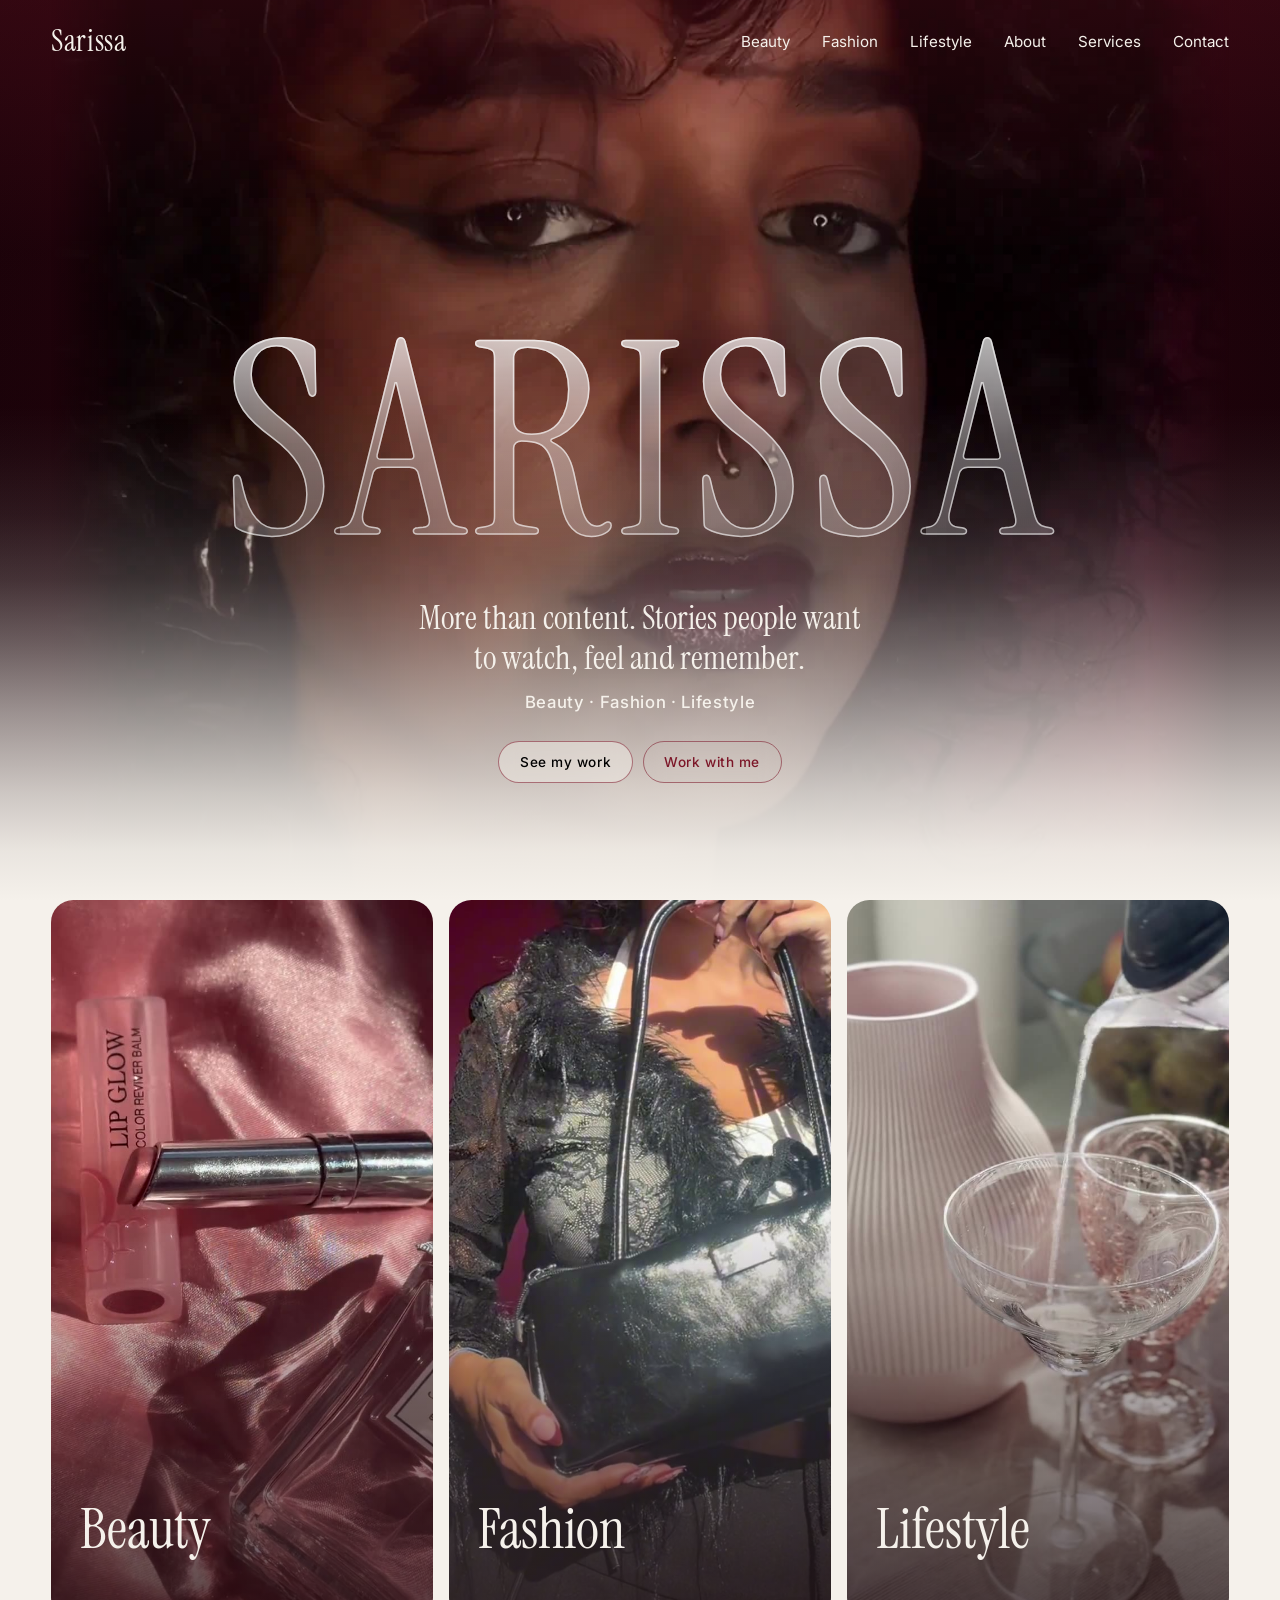
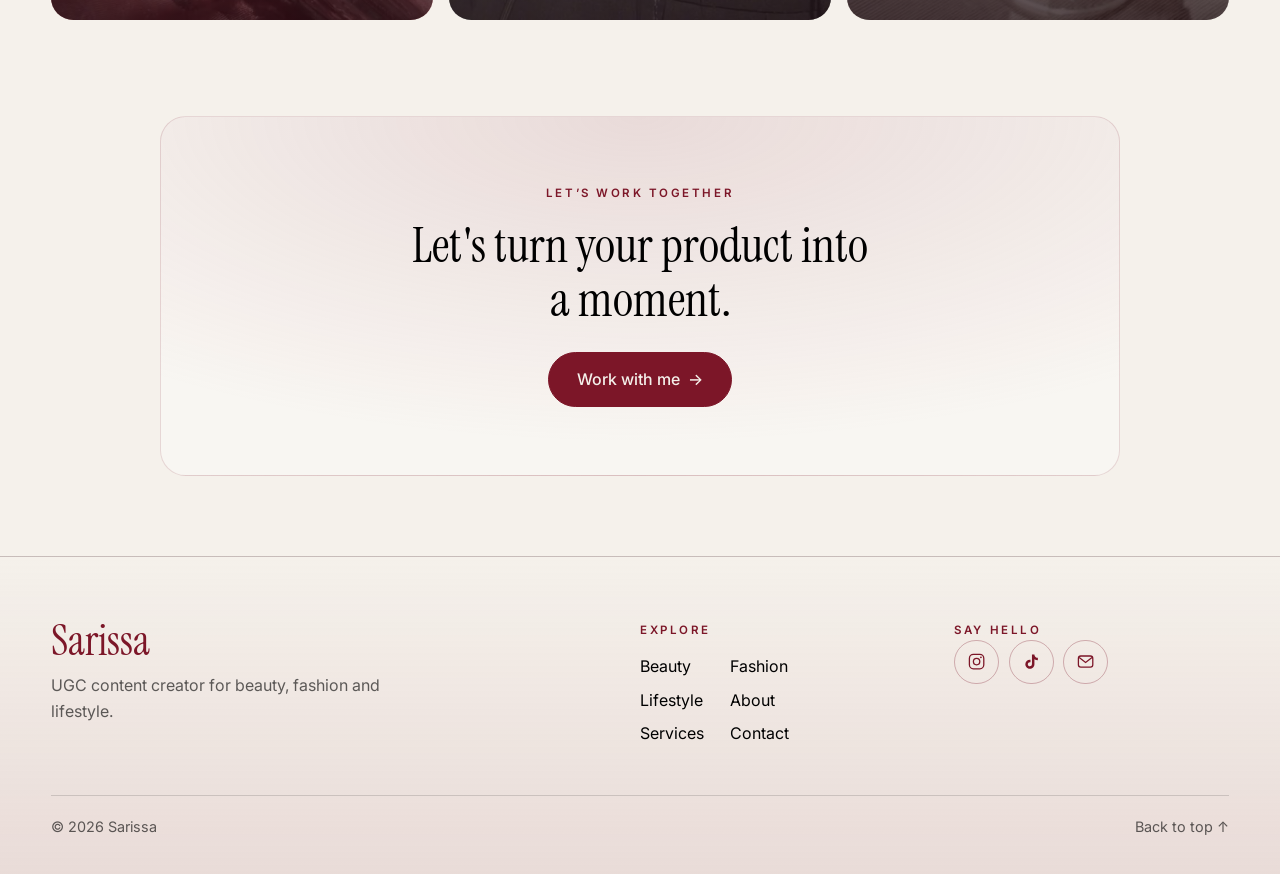
==== commit 6b135e6f: "Home videos: play even when the browser blocks autoplay, wider hero - When a browser blocks autoplay" ====
--- a/index.html
+++ b/index.html
@@ -20,7 +20,7 @@
   <link rel="preconnect" href="https://fonts.googleapis.com">
   <link rel="preconnect" href="https://fonts.gstatic.com" crossorigin>
   <link href="https://fonts.googleapis.com/css2?family=Instrument+Serif:ital@0;1&family=Inter:wght@400;500;600&display=swap" rel="stylesheet">
-  <link rel="stylesheet" href="style.css?v=14">
+  <link rel="stylesheet" href="style.css?v=16">
 </head>
 <body class="home">
   <header class="site-header">
@@ -100,8 +100,8 @@
       <a class="to-top" href="#" data-top>Back to top <span aria-hidden="true">&uarr;</span></a>
     </div>
   </footer>
-  <script src="content.js?v=14"></script>
-  <script src="script.js?v=14"></script>
+  <script src="content.js?v=16"></script>
+  <script src="script.js?v=16"></script>
   <!-- Cloudflare Web Analytics --><script defer src="https://static.cloudflareinsights.com/beacon.min.js" data-cf-beacon='{"token": "9e6782a55d4944d29371c97cfbad153e"}'></script><!-- End Cloudflare Web Analytics -->
 </body>
 </html>
--- a/style.css
+++ b/style.css
@@ -54,10 +54,20 @@
 .hero-media{position:absolute;inset:0;background:radial-gradient(60% 80% at 50% 40%,#4a0a1a 0,#24030c 55%,#160208 100%)}
 .hero-video{position:absolute;inset:0;width:100%;height:100%;object-fit:cover;object-position:50% 30%}
 @media (min-width:821px) and (min-aspect-ratio:4/5){
-  /* Wide screens: the face-cropped video takes about two thirds of the width, its edges melting into the wine background */
-  .hero-video{left:50%;right:auto;width:auto;height:100%;aspect-ratio:1440 / 1280;object-position:50% 50%;transform:translateX(-50%);
-    -webkit-mask-image:linear-gradient(90deg,transparent 0,#000 14%,#000 86%,transparent 100%);mask-image:linear-gradient(90deg,transparent 0,#000 14%,#000 86%,transparent 100%)}
-}
+  /* Wide screens: the video fills the width, leaving only a thin border on each side that melts into the wine background */
+  .hero-video{left:50%;right:auto;width:calc(100% - 2 * clamp(20px,4vw,72px));height:100%;object-fit:cover;object-position:50% 45%;transform:translateX(-50%);
+    -webkit-mask-image:linear-gradient(90deg,transparent 0,#000 7%,#000 93%,transparent 100%);mask-image:linear-gradient(90deg,transparent 0,#000 7%,#000 93%,transparent 100%)}
+}
+@media (min-width:821px) and (min-aspect-ratio:4/5) and (max-height:800px){
+  /* Shorter screens: the wordmark sits higher, so the face goes up a little */
+  .hero-video{object-position:50% 62%}
+}
+/* Never show the browser's own play button on background videos */
+.hero-video::-webkit-media-controls,.world video::-webkit-media-controls{display:none!important}
+.hero-video::-webkit-media-controls-start-playback-button,.world video::-webkit-media-controls-start-playback-button{display:none!important;-webkit-appearance:none}
+/* Animated image used instead of a video when the browser blocks autoplay */
+.world .world-anim{position:absolute;inset:0;z-index:0;width:100%;height:100%;object-fit:cover;opacity:0;transition:opacity .4s ease}
+.world .world-anim.on{opacity:1}
 }
 .hero-photo img{display:block;width:100%;height:100%;object-fit:cover;object-position:50% 70%;animation:settle 2.4s cubic-bezier(.2,.7,.2,1) both}
 @keyframes settle{from{transform:scale(1.08)}to{transform:scale(1)}}
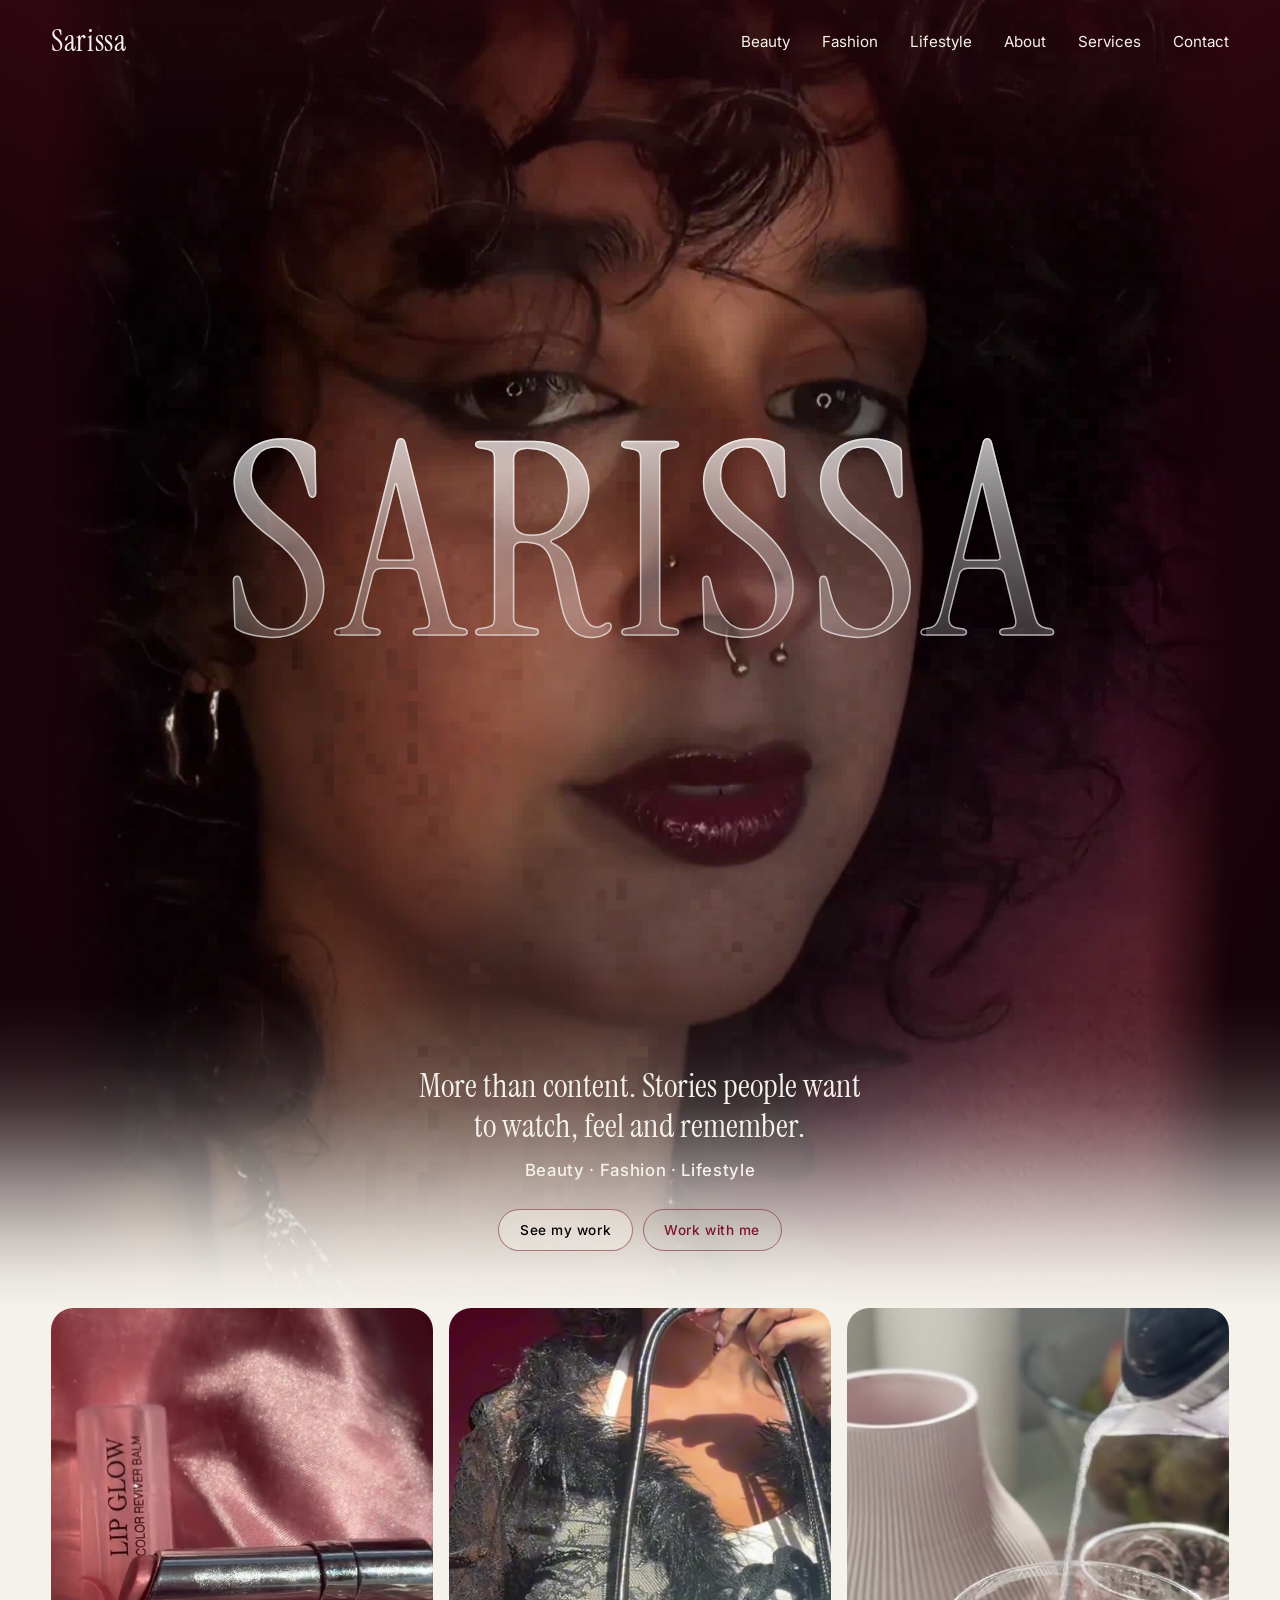
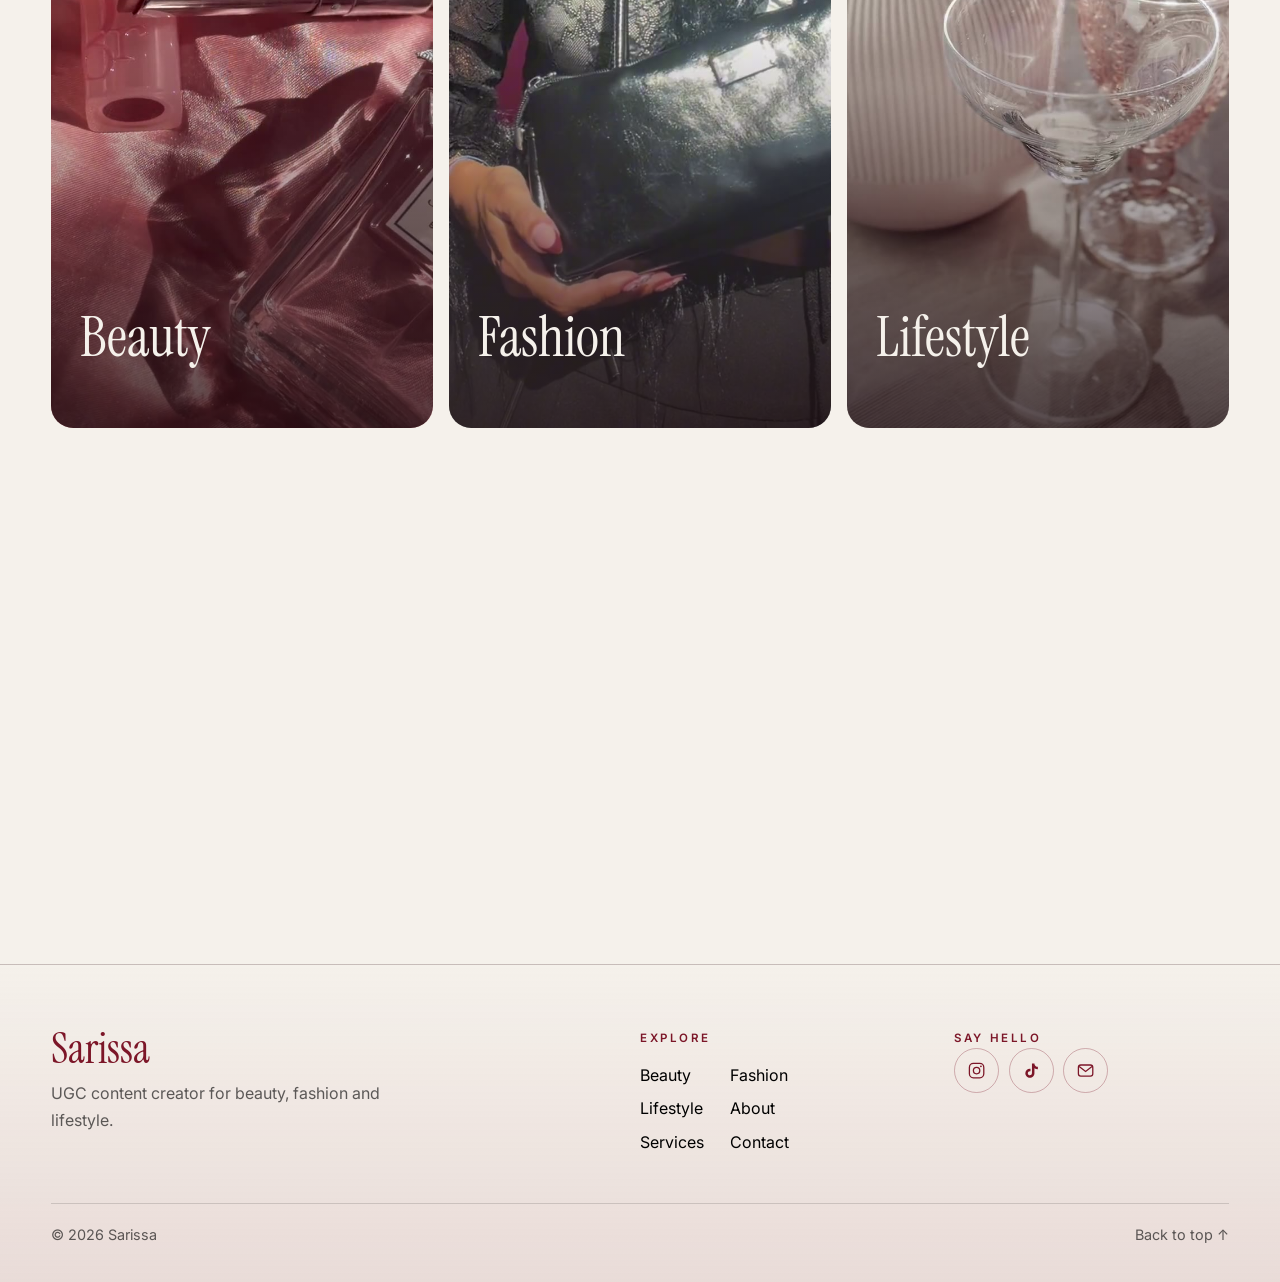
==== commit ba2452d2: "Home hero on desktop: taller video (hair to neck), lower fade, smoother fallback - Desktop hero is n" ====
--- a/index.html
+++ b/index.html
@@ -20,7 +20,7 @@
   <link rel="preconnect" href="https://fonts.googleapis.com">
   <link rel="preconnect" href="https://fonts.gstatic.com" crossorigin>
   <link href="https://fonts.googleapis.com/css2?family=Instrument+Serif:ital@0;1&family=Inter:wght@400;500;600&display=swap" rel="stylesheet">
-  <link rel="stylesheet" href="style.css?v=16">
+  <link rel="stylesheet" href="style.css?v=17">
 </head>
 <body class="home">
   <header class="site-header">
@@ -100,8 +100,8 @@
       <a class="to-top" href="#" data-top>Back to top <span aria-hidden="true">&uarr;</span></a>
     </div>
   </footer>
-  <script src="content.js?v=16"></script>
-  <script src="script.js?v=16"></script>
+  <script src="content.js?v=17"></script>
+  <script src="script.js?v=17"></script>
   <!-- Cloudflare Web Analytics --><script defer src="https://static.cloudflareinsights.com/beacon.min.js" data-cf-beacon='{"token": "9e6782a55d4944d29371c97cfbad153e"}'></script><!-- End Cloudflare Web Analytics -->
 </body>
 </html>
--- a/style.css
+++ b/style.css
@@ -53,15 +53,6 @@
 .hero-photo{position:absolute;inset:0;width:100%;height:100%;margin:0}
 .hero-media{position:absolute;inset:0;background:radial-gradient(60% 80% at 50% 40%,#4a0a1a 0,#24030c 55%,#160208 100%)}
 .hero-video{position:absolute;inset:0;width:100%;height:100%;object-fit:cover;object-position:50% 30%}
-@media (min-width:821px) and (min-aspect-ratio:4/5){
-  /* Wide screens: the video fills the width, leaving only a thin border on each side that melts into the wine background */
-  .hero-video{left:50%;right:auto;width:calc(100% - 2 * clamp(20px,4vw,72px));height:100%;object-fit:cover;object-position:50% 45%;transform:translateX(-50%);
-    -webkit-mask-image:linear-gradient(90deg,transparent 0,#000 7%,#000 93%,transparent 100%);mask-image:linear-gradient(90deg,transparent 0,#000 7%,#000 93%,transparent 100%)}
-}
-@media (min-width:821px) and (min-aspect-ratio:4/5) and (max-height:800px){
-  /* Shorter screens: the wordmark sits higher, so the face goes up a little */
-  .hero-video{object-position:50% 62%}
-}
 /* Never show the browser's own play button on background videos */
 .hero-video::-webkit-media-controls,.world video::-webkit-media-controls{display:none!important}
 .hero-video::-webkit-media-controls-start-playback-button,.world video::-webkit-media-controls-start-playback-button{display:none!important;-webkit-appearance:none}
@@ -89,6 +80,18 @@
 .hero .btn:hover{background:var(--wine);border-color:var(--wine);color:var(--paper);transform:translateY(-1px)}
 .hero .btn.ghost{background:transparent;color:var(--wine)}
 .hero .btn.ghost:hover{background:var(--wine);border-color:var(--wine);color:var(--paper)}
+@media (min-width:821px) and (min-aspect-ratio:4/5){
+  /* Wide screens: a tall hero. The video (hair to neck) fills the width minus a thin faded border,
+     SARISSA sits just under the eyes on the first screen, the text and buttons below the neck,
+     and the fade to the page starts at the buttons. */
+  .hero{--vw:calc(100vw - 2 * clamp(20px,4vw,72px));min-height:0;height:calc(var(--vw) * 1600 / 1440);align-items:stretch}
+  .hero-video{left:50%;right:auto;width:var(--vw);height:100%;object-fit:cover;object-position:50% 50%;transform:translateX(-50%);
+    -webkit-mask-image:linear-gradient(90deg,transparent 0,#000 7%,#000 93%,transparent 100%);mask-image:linear-gradient(90deg,transparent 0,#000 7%,#000 93%,transparent 100%)}
+  .hero-inner{display:flex;flex-direction:column;align-items:center;height:100%;padding:32vw var(--pad) clamp(2.5rem,4.5vw,5rem)}
+  .wordmark-xl{margin-bottom:auto}
+  .hero::before{background:linear-gradient(180deg,rgba(124,22,40,.22) 0,rgba(62,11,20,0) 25%,rgba(20,3,8,.12) 55%,rgba(20,3,8,.35) 80%,rgba(20,3,8,.2) 100%)}
+  .hero::after{height:24%}
+}
 .btn.dark{background:var(--wine);border-color:var(--wine);color:var(--paper)}
 .btn.dark:hover{background:var(--ink);border-color:var(--ink)}
 
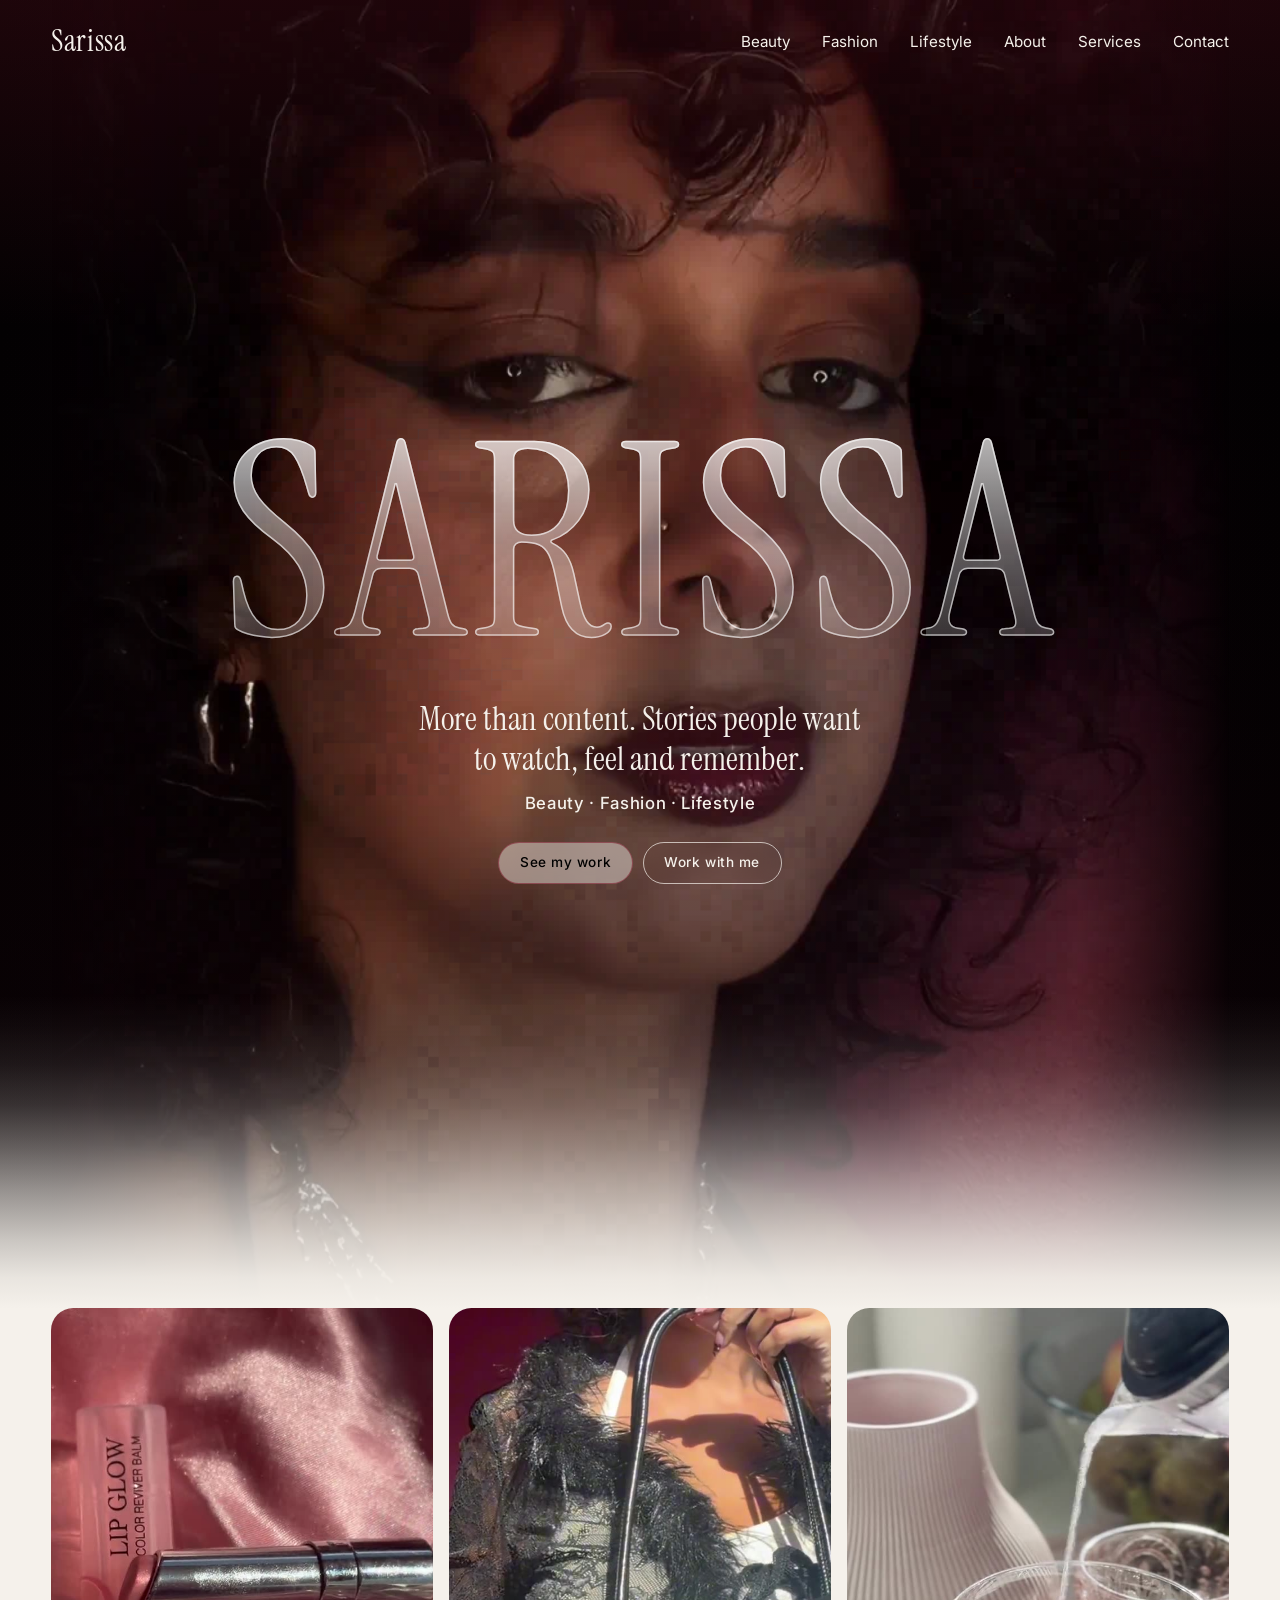
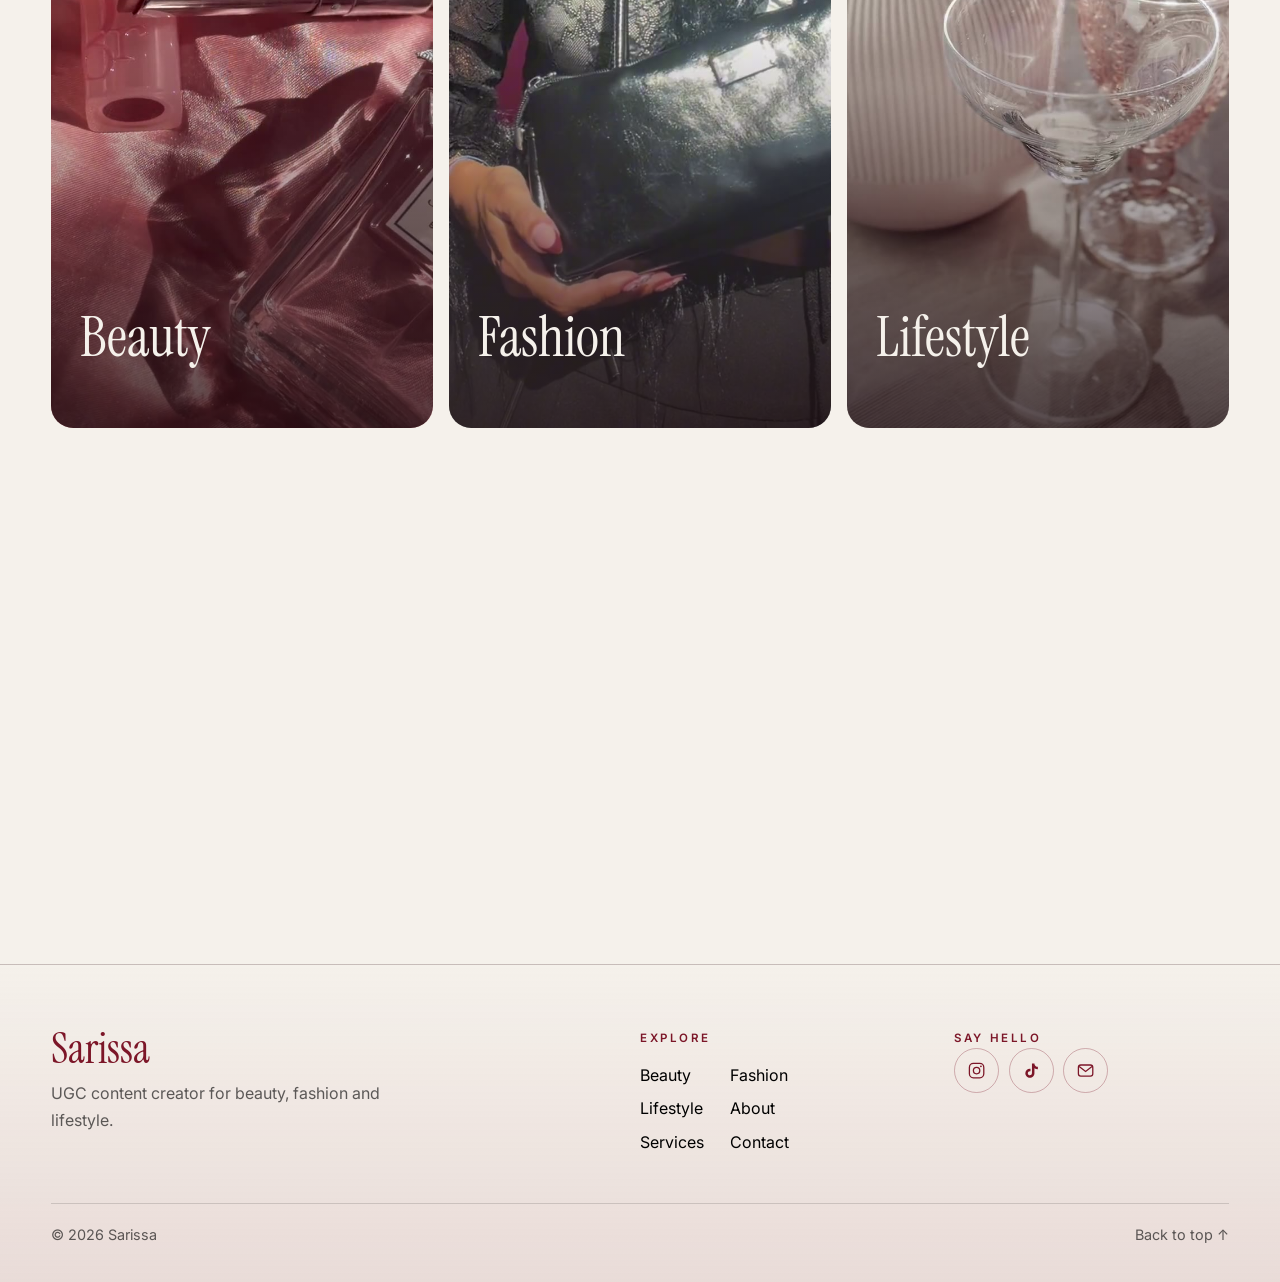
==== commit 1a184699: "Home hero: smooth HD fallback on Safari, text under SARISSA, black side fade - When autoplay is bloc" ====
--- a/index.html
+++ b/index.html
@@ -20,7 +20,7 @@
   <link rel="preconnect" href="https://fonts.googleapis.com">
   <link rel="preconnect" href="https://fonts.gstatic.com" crossorigin>
   <link href="https://fonts.googleapis.com/css2?family=Instrument+Serif:ital@0;1&family=Inter:wght@400;500;600&display=swap" rel="stylesheet">
-  <link rel="stylesheet" href="style.css?v=17">
+  <link rel="stylesheet" href="style.css?v=18">
 </head>
 <body class="home">
   <header class="site-header">
@@ -100,8 +100,8 @@
       <a class="to-top" href="#" data-top>Back to top <span aria-hidden="true">&uarr;</span></a>
     </div>
   </footer>
-  <script src="content.js?v=17"></script>
-  <script src="script.js?v=17"></script>
+  <script src="content.js?v=18"></script>
+  <script src="script.js?v=18"></script>
   <!-- Cloudflare Web Analytics --><script defer src="https://static.cloudflareinsights.com/beacon.min.js" data-cf-beacon='{"token": "9e6782a55d4944d29371c97cfbad153e"}'></script><!-- End Cloudflare Web Analytics -->
 </body>
 </html>
--- a/style.css
+++ b/style.css
@@ -86,11 +86,14 @@
      and the fade to the page starts at the buttons. */
   .hero{--vw:calc(100vw - 2 * clamp(20px,4vw,72px));min-height:0;height:calc(var(--vw) * 1600 / 1440);align-items:stretch}
   .hero-video{left:50%;right:auto;width:var(--vw);height:100%;object-fit:cover;object-position:50% 50%;transform:translateX(-50%);
-    -webkit-mask-image:linear-gradient(90deg,transparent 0,#000 7%,#000 93%,transparent 100%);mask-image:linear-gradient(90deg,transparent 0,#000 7%,#000 93%,transparent 100%)}
+    -webkit-mask-image:linear-gradient(90deg,transparent 0,#000 13%,#000 87%,transparent 100%);mask-image:linear-gradient(90deg,transparent 0,#000 13%,#000 87%,transparent 100%)}
+  /* Sides fade to black so the edges melt into her dark hair */
+  .hero-media{background:linear-gradient(90deg,#030102 0,#080206 22%,#120309 50%,#080206 78%,#030102 100%)}
   .hero-inner{display:flex;flex-direction:column;align-items:center;height:100%;padding:32vw var(--pad) clamp(2.5rem,4.5vw,5rem)}
-  .wordmark-xl{margin-bottom:auto}
   .hero::before{background:linear-gradient(180deg,rgba(124,22,40,.22) 0,rgba(62,11,20,0) 25%,rgba(20,3,8,.12) 55%,rgba(20,3,8,.35) 80%,rgba(20,3,8,.2) 100%)}
   .hero::after{height:24%}
+  /* Buttons now sit on the dark video: light outline for the second one */
+  .hero .btn.ghost{color:var(--paper);border-color:rgba(245,241,235,.7)}
 }
 .btn.dark{background:var(--wine);border-color:var(--wine);color:var(--paper)}
 .btn.dark:hover{background:var(--ink);border-color:var(--ink)}
